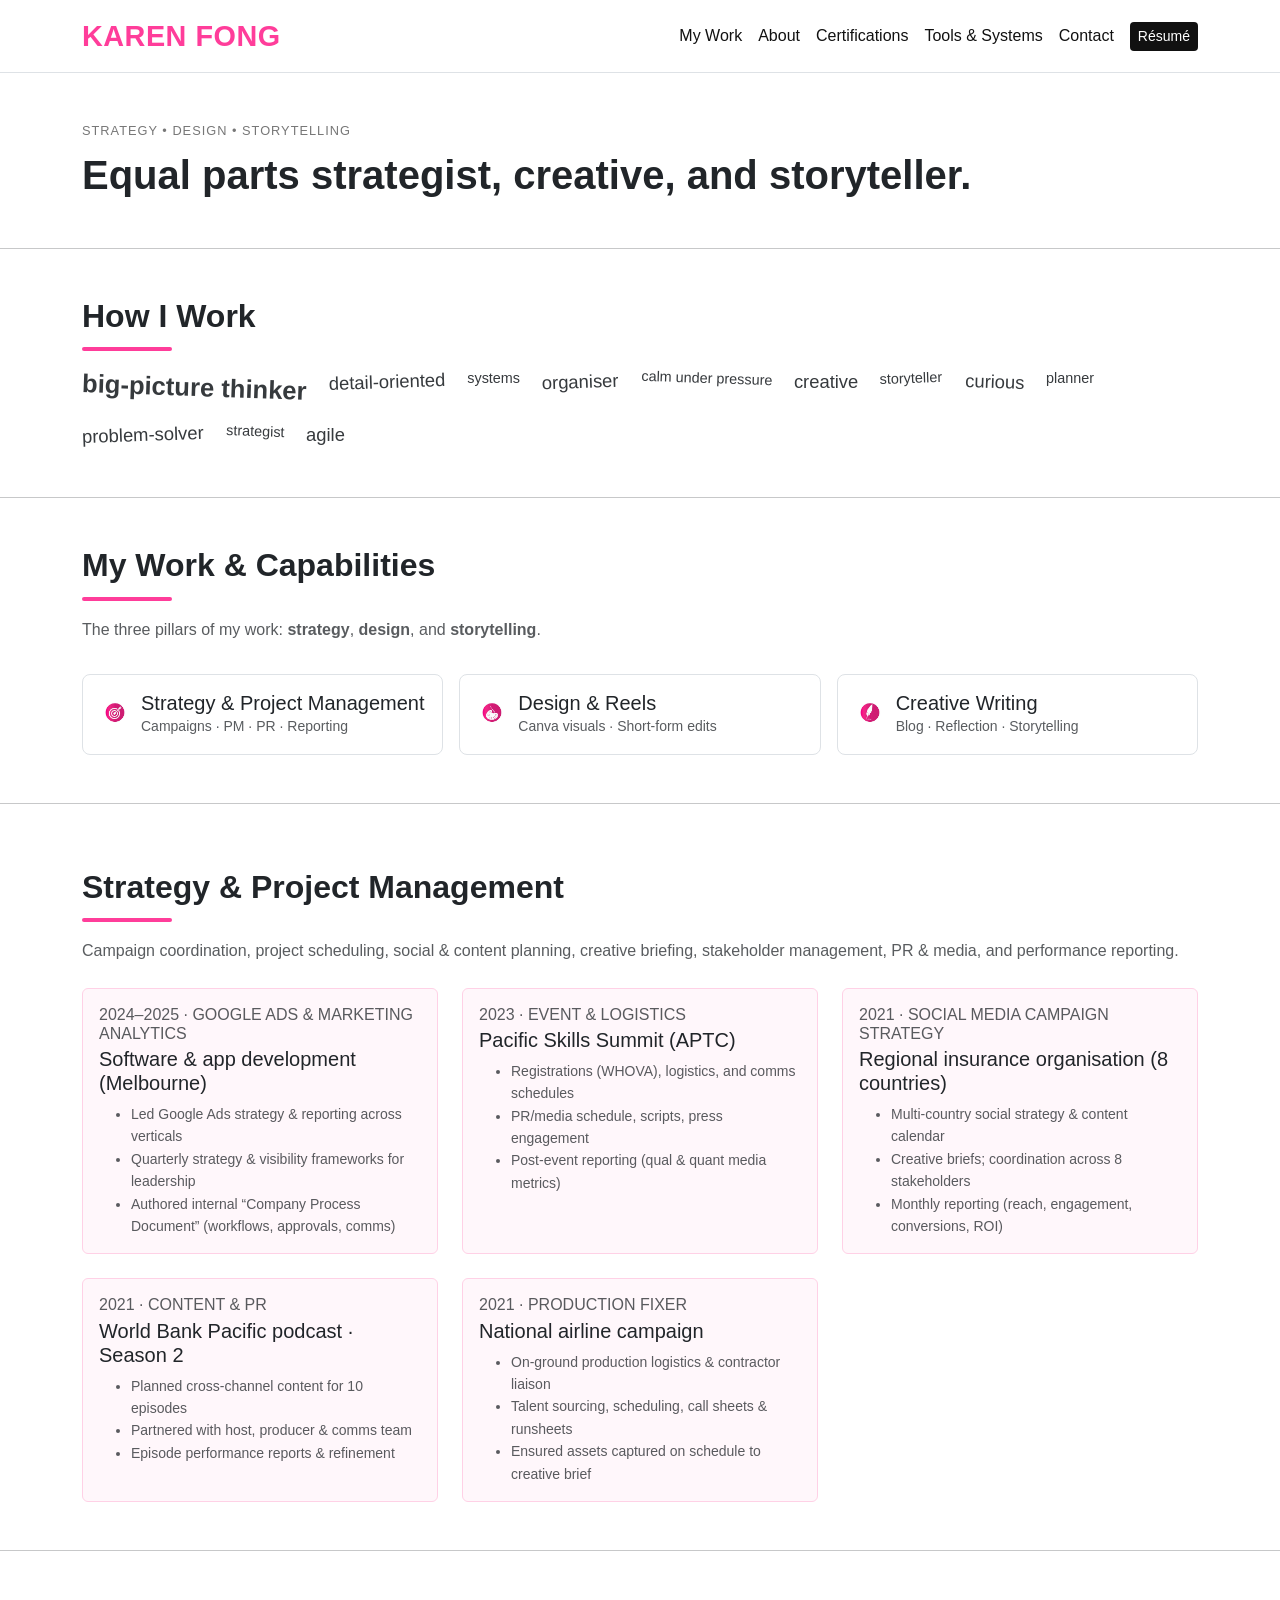
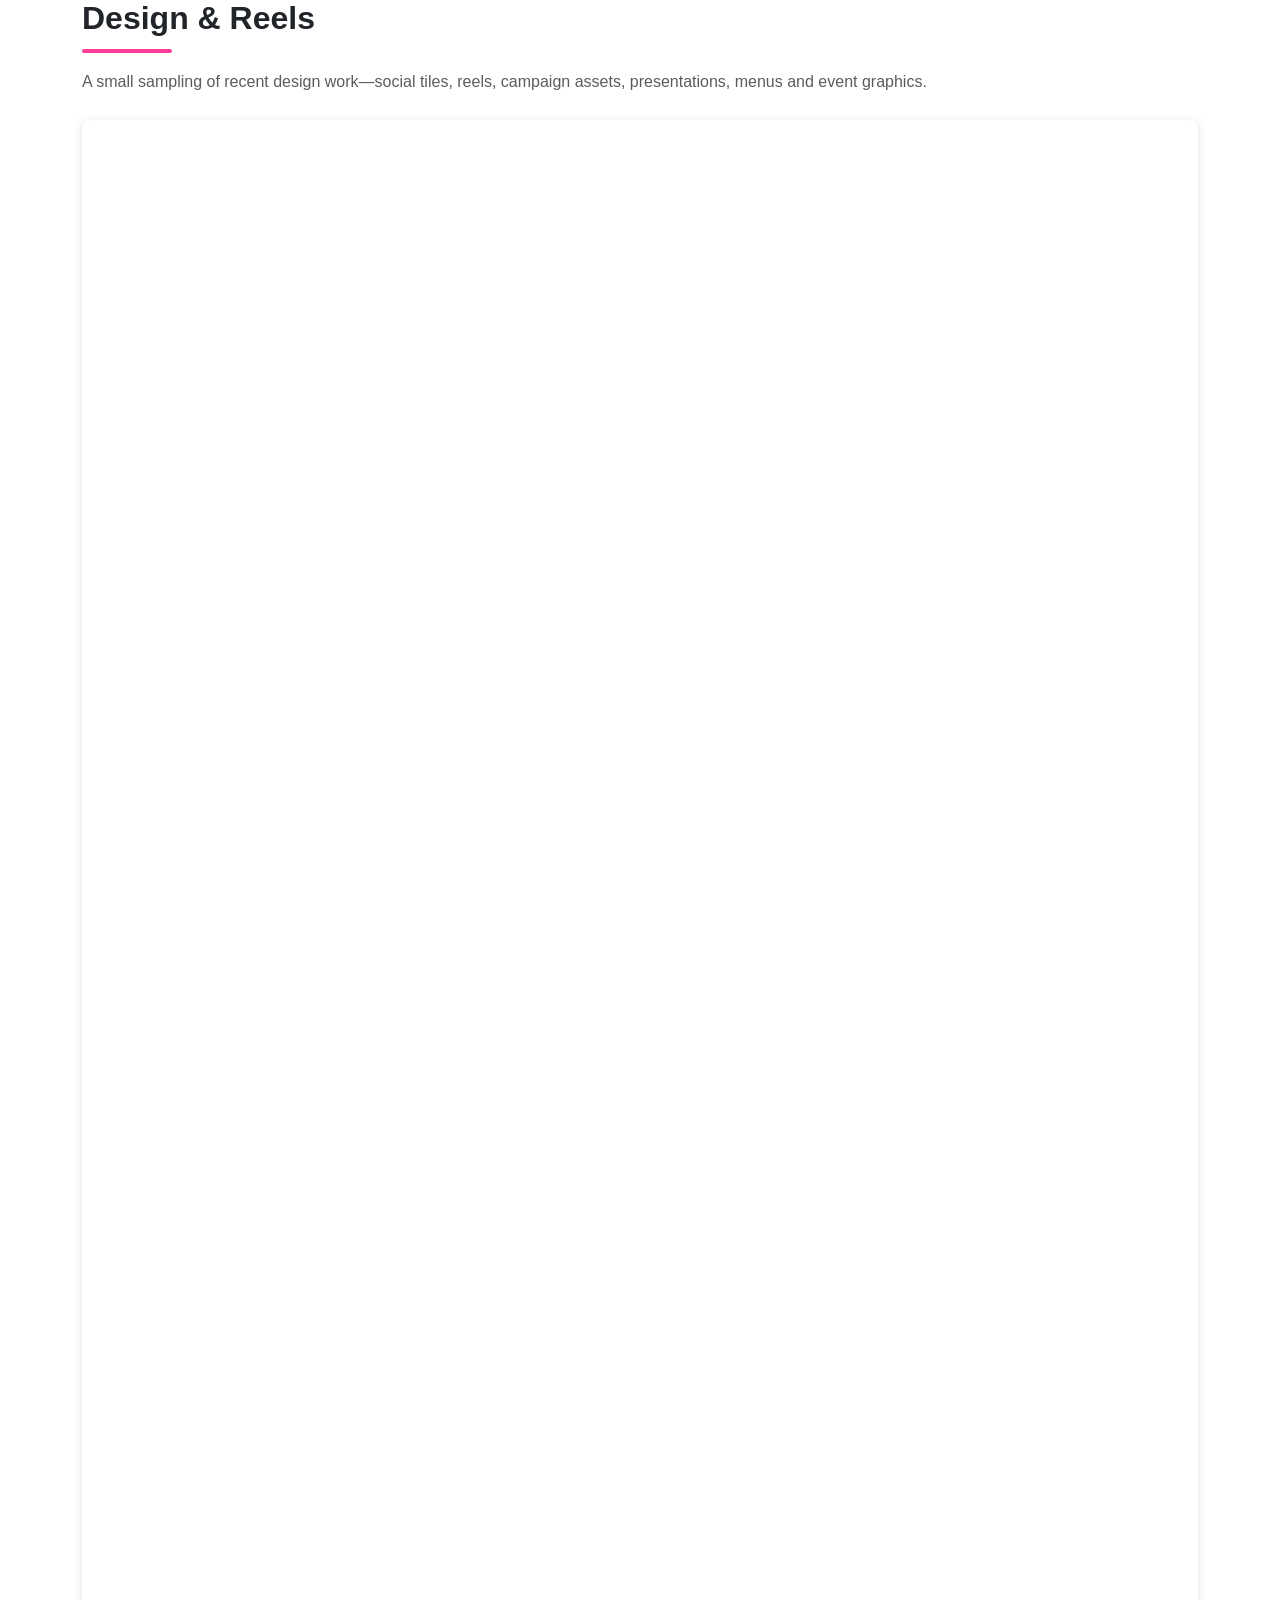
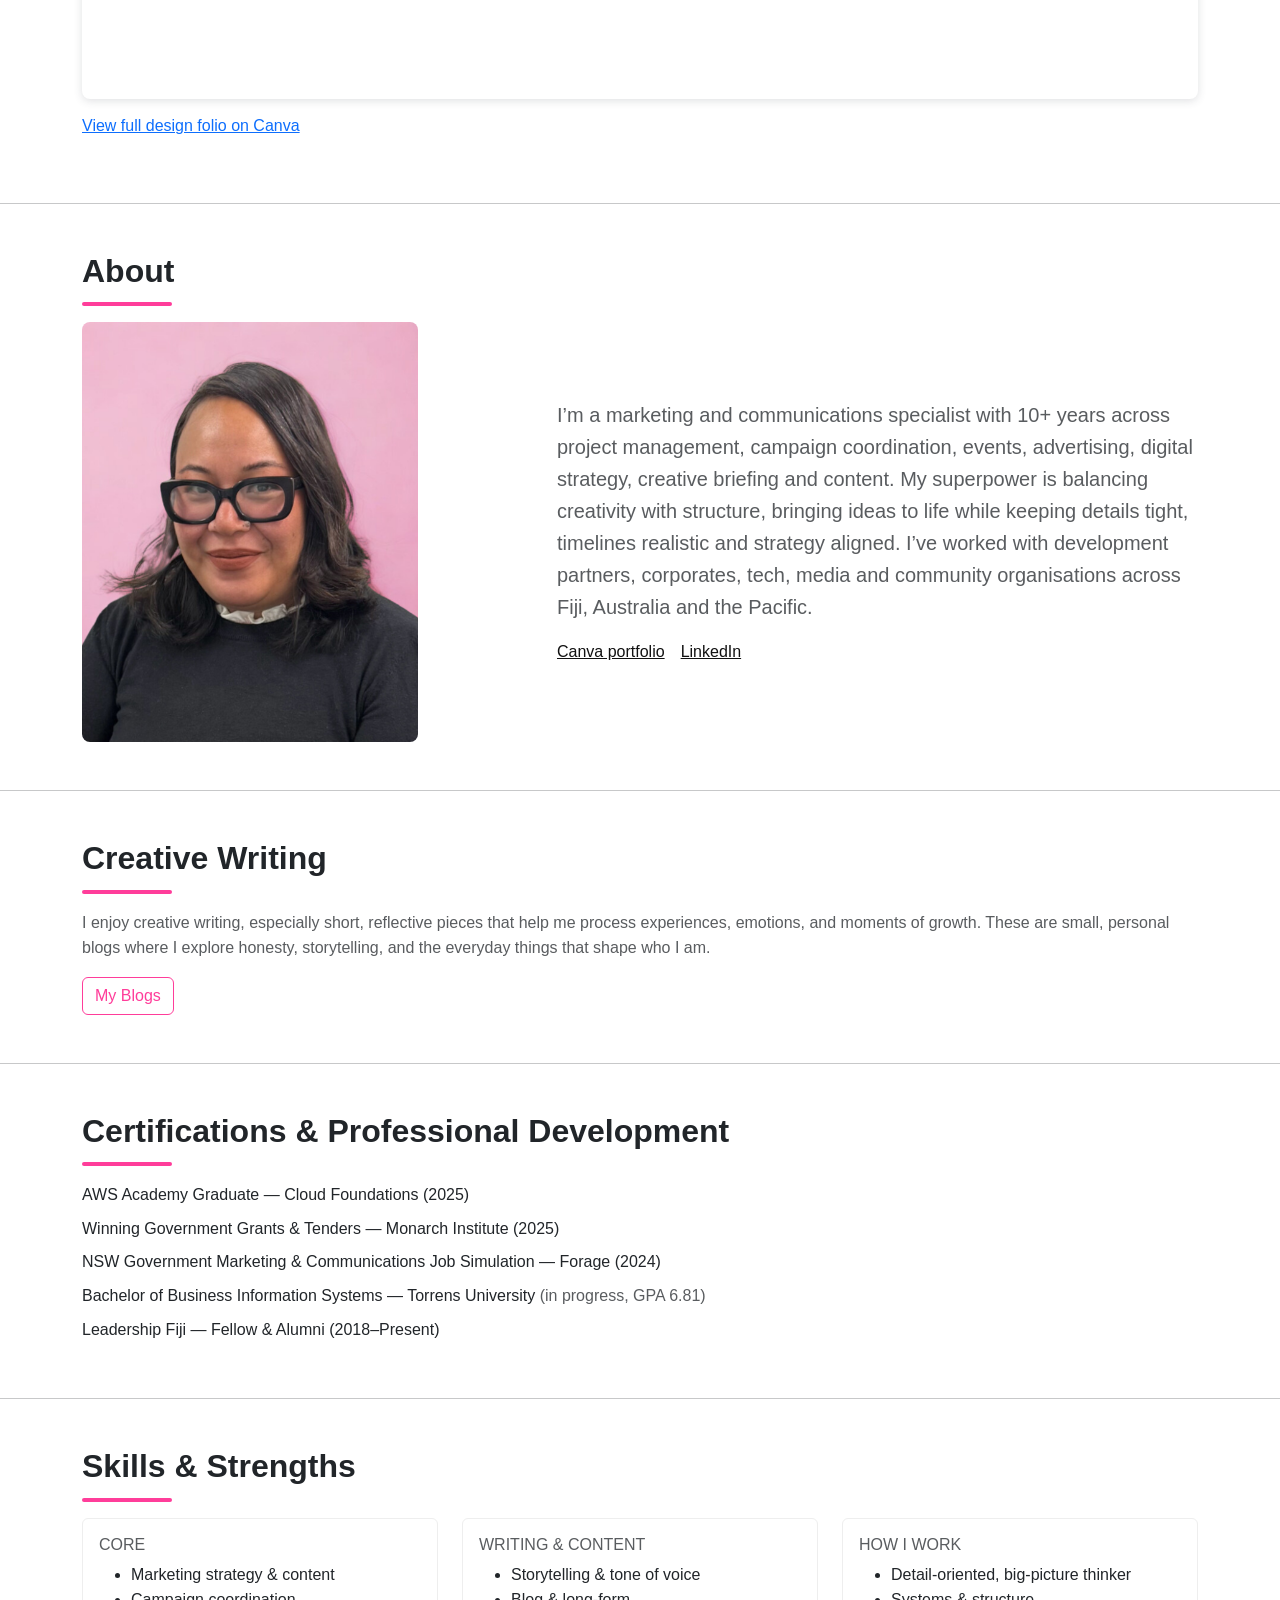
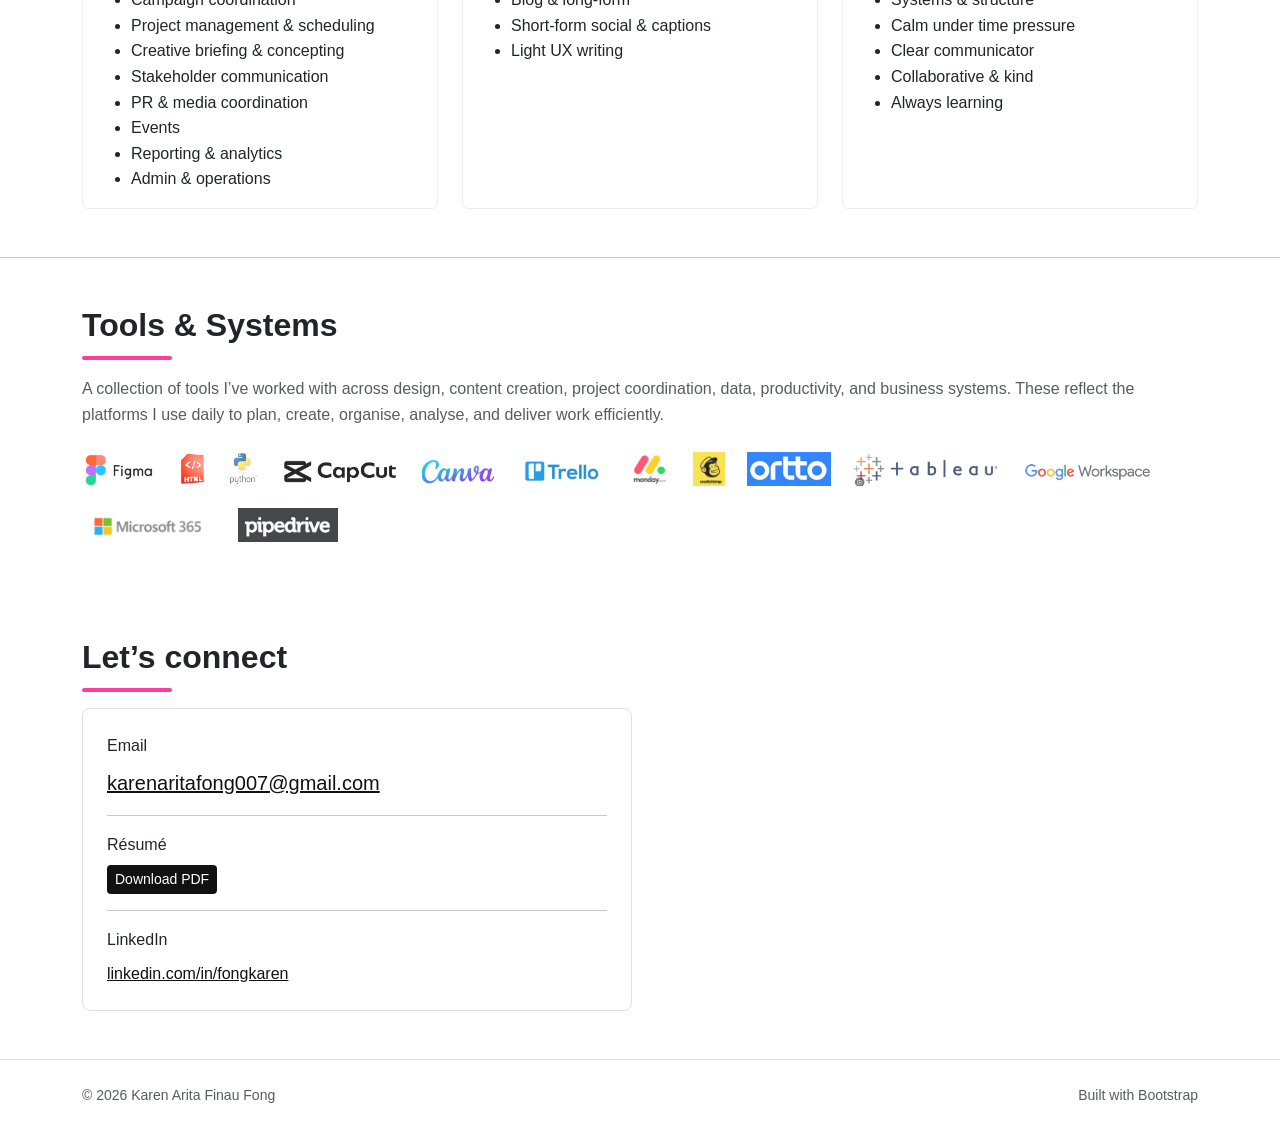
==== index.html @ 291c3a40 "Update index.html" ====
<!DOCTYPE html>
<html lang="en">
<head>
  <meta charset="utf-8" />
  <meta name="viewport" content="width=device-width, initial-scale=1" />
  <title>Karen Arita Finau Fong | Portfolio</title>
  <meta name="description" content="Strategy & Project Management, Design & Reels, and Creative Writing — by Karen Arita Finau Fong.">

  <!-- Social preview -->
  <meta property="og:title" content="Karen Arita Finau Fong | Portfolio" />
  <meta property="og:description" content="Strategy • Design • Storytelling" />
  <meta property="og:type" content="website" />
  <meta property="og:image" content="images/profile.png" />

  <!-- Bootstrap CSS (CDN) -->
  <link href="https://cdn.jsdelivr.net/npm/bootstrap@5.3.3/dist/css/bootstrap.min.css" rel="stylesheet" />

  <!-- Your CSS (load after Bootstrap) -->
  <link href="styles.css?v=5" rel="stylesheet" />
</head>
<body id="top" class="text-dark">

  <!-- ================= NAVBAR ================= -->
  <nav class="navbar navbar-expand-lg navbar-light bg-white border-bottom sticky-top">
    <div class="container">
      <a class="navbar-brand fw-bold brand-pink" href="#top">KAREN FONG</a>

      <button class="navbar-toggler" type="button" data-bs-toggle="collapse" data-bs-target="#nav"
              aria-controls="nav" aria-expanded="false" aria-label="Toggle navigation">
        <span class="navbar-toggler-icon"></span>
      </button>

      <div id="nav" class="collapse navbar-collapse">
        <ul class="navbar-nav ms-auto align-items-lg-center">
          <li class="nav-item"><a class="nav-link" href="#work">My Work</a></li>
          <li class="nav-item"><a class="nav-link" href="#about">About</a></li>
          <li class="nav-item"><a class="nav-link" href="#certs">Certifications</a></li>
          <li class="nav-item"><a class="nav-link" href="#tools">Tools &amp; Systems</a></li>
          <li class="nav-item"><a class="nav-link" href="#contact">Contact</a></li>
          <li class="nav-item ms-lg-2">
            <a class="btn btn-accent btn-sm" href="assets/Karen_Fong_Resume2026.pdf" target="_blank" rel="noopener">Résumé</a>
          </li>
        </ul>
      </div>
    </div>
  </nav>

  <!-- ================= HERO ================= -->
  <header class="py-5">
    <div class="container">
      <p class="section-kicker mb-2">STRATEGY • DESIGN • STORYTELLING</p>
      <h1 class="display-6 fw-bold lh-sm mb-0">Equal parts strategist, creative, and storyteller.</h1>
    </div>
  </header>

  <hr class="m-0">

  <!-- ================= HOW I WORK (TYPOGRAPHY CLOUD) ================= -->
  <section id="how" class="py-5">
    <div class="container">
      <h2 class="fw-bold section-title">How I Work</h2>
      <!-- Organic typography cloud -->
      <ul class="how-cloud list-unstyled mb-0">
        <li class="t-lg r2">big‑picture thinker</li>
        <li class="t-md r1">detail‑oriented</li>
        <li class="t-sm r0">systems</li>
        <li class="t-md r1">organiser</li>
        <li class="t-sm r2">calm under pressure</li>
        <li class="t-md r0">creative</li>
        <li class="t-sm r1">storyteller</li>
        <li class="t-md r2">curious</li>
        <li class="t-sm r0">planner</li>
        <li class="t-md r1">problem‑solver</li>
        <li class="t-sm r2">strategist</li>
        <li class="t-md r0">agile</li>
      </ul>
    </div>
  </section>

  <hr class="m-0">

  <!-- ================= MY WORK INTRO (3 PILLARS) ================= -->
  <section id="work-intro" class="py-5">
    <div class="container">
      <h2 class="fw-bold section-title">My Work &amp; Capabilities</h2>
      <p class="text-muted">The three pillars of my work: <strong>strategy</strong>, <strong>design</strong>, and <strong>storytelling</strong>.</p>

      <div class="row g-3 mt-3">
        <!-- Pillar 1 -->
        <div class="col-12 col-md-4">
          <a class="pillar-card d-flex align-items-center p-3 rounded-3 text-decoration-none border" href="#work">
            <img class="pillar-icon me-2" src="images/icon1.jpg" alt="Strategy icon">
            <div>
              <h5 class="m-0 text-dark">Strategy &amp; Project Management</h5>
              <div class="text-muted small">Campaigns · PM · PR · Reporting</div>
            </div>
          </a>
        </div>
        <!-- Pillar 2 -->
        <div class="col-12 col-md-4">
          <a class="pillar-card d-flex align-items-center p-3 rounded-3 text-decoration-none border" href="#design">
            <img class="pillar-icon me-2" src="images/icon2.jpg" alt="Design icon">
            <div>
              <h5 class="m-0 text-dark">Design &amp; Reels</h5>
              <div class="text-muted small">Canva visuals · Short‑form edits</div>
            </div>
          </a>
        </div>
        <!-- Pillar 3 -->
        <div class="col-12 col-md-4">
          <a class="pillar-card d-flex align-items-center p-3 rounded-3 text-decoration-none border" href="#writing">
            <img class="pillar-icon me-2" src="images/icon3.jpg" alt="Writing icon">
            <div>
              <h5 class="m-0 text-dark">Creative Writing</h5>
              <div class="text-muted small">Blog · Reflection · Storytelling</div>
            </div>
          </a>
        </div>
      </div>
    </div>
  </section>

  <hr class="m-0">

  <!-- Anchor for "My Work" scroll -->
  <section id="work" class="py-2"><div class="container"></div></section>

  <!-- ================= STRATEGY & PROJECT MANAGEMENT ================= -->
  <!-- Added class 'section-strategy' so we can style its cards with the light‑pink box -->
  <section class="py-5 section-strategy">
    <div class="container">
      <h2 class="fw-bold section-title">Strategy &amp; Project Management</h2>
      <p class="text-muted mb-4">Campaign coordination, project scheduling, social &amp; content planning, creative briefing, stakeholder management, PR &amp; media, and performance reporting.</p>

      <div class="row g-4">
        <!-- 2024–2025 -->
        <div class="col-12 col-md-6 col-lg-4">
          <article class="card card-soft h-100">
            <div class="card-body">
              <h6 class="text-uppercase text-muted mb-1">2024–2025 · Google Ads &amp; Marketing Analytics</h6>
              <h5 class="card-title">Software &amp; app development (Melbourne)</h5>
              <ul class="mb-0 text-muted small">
                <li>Led Google Ads strategy &amp; reporting across verticals</li>
                <li>Quarterly strategy &amp; visibility frameworks for leadership</li>
                <li>Authored internal “Company Process Document” (workflows, approvals, comms)</li>
              </ul>
            </div>
          </article>
        </div>

        <!-- 2023 -->
        <div class="col-12 col-md-6 col-lg-4">
          <article class="card card-soft h-100">
            <div class="card-body">
              <h6 class="text-uppercase text-muted mb-1">2023 · Event &amp; Logistics</h6>
              <h5 class="card-title">Pacific Skills Summit (APTC) </h5>
              <ul class="mb-0 text-muted small">
                <li>Registrations (WHOVA), logistics, and comms schedules</li>
                <li>PR/media schedule, scripts, press engagement</li>
                <li>Post‑event reporting (qual &amp; quant media metrics)</li>
              </ul>
            </div>
          </article>
        </div>

        <!-- 2021: Social Media Strategy -->
        <div class="col-12 col-md-6 col-lg-4">
          <article class="card card-soft h-100">
            <div class="card-body">
              <h6 class="text-uppercase text-muted mb-1">2021 · Social Media Campaign Strategy</h6>
              <h5 class="card-title">Regional insurance organisation (8 countries)</h5>
              <ul class="mb-0 text-muted small">
                <li>Multi‑country social strategy &amp; content calendar</li>
                <li>Creative briefs; coordination across 8 stakeholders</li>
                <li>Monthly reporting (reach, engagement, conversions, ROI)</li>
              </ul>
            </div>
          </article>
        </div>

        <!-- 2021: Content & PR -->
        <div class="col-12 col-md-6 col-lg-4">
          <article class="card card-soft h-100">
            <div class="card-body">
              <h6 class="text-uppercase text-muted mb-1">2021 · Content &amp; PR</h6>
              <h5 class="card-title"> World Bank Pacific podcast · Season 2</h5>
              <ul class="mb-0 text-muted small">
                <li>Planned cross‑channel content for 10 episodes</li>
                <li>Partnered with host, producer &amp; comms team</li>
                <li>Episode performance reports &amp; refinement</li>
              </ul>
            </div>
          </article>
        </div>

        <!-- 2021: Production Fixer -->
        <div class="col-12 col-md-6 col-lg-4">
          <article class="card card-soft h-100">
            <div class="card-body">
              <h6 class="text-uppercase text-muted mb-1">2021 · Production Fixer</h6>
              <h5 class="card-title">National airline campaign</h5>
              <ul class="mb-0 text-muted small">
                <li>On‑ground production logistics &amp; contractor liaison</li>
                <li>Talent sourcing, scheduling, call sheets &amp; runsheets</li>
                <li>Ensured assets captured on schedule to creative brief</li>
              </ul>
            </div>
          </article>
        </div>

      </div>
    </div>
  </section>

  <hr class="m-0">

 
<!-- ================= DESIGN & REELS ================= -->
<section id="design" class="py-5">
  <div class="container">
    <h2 class="fw-bold section-title">Design &amp; Reels</h2>
    <p class="text-muted">
      A small sampling of recent design work—social tiles, reels, campaign assets,
      presentations, menus and event graphics.
    </p>

    <div style="
      position: relative;
      width: 100%;
      height: 0;
      padding-top: 141.4286%;
      box-shadow: 0 2px 8px rgba(63,69,81,0.16);
      margin-top: 1.6em;
      margin-bottom: 0.9em;
      overflow: hidden;
      border-radius: 8px;
    ">
      <iframe
        loading="lazy"
        style="position:absolute; top:0; left:0; width:100%; height:100%; border:none;"
        src="https://www.canva.com/design/DAHGsb1ad54/6HLaFqSKzQzUiGP19srdnw/view?embed"
        allowfullscreen>
      </iframe>
    </div>

    <p class="mt-2">
      <a href="https://www.canva.com/design/DAHGsb1ad54/6HLaFqSKzQzUiGP19srdnw/view"
         target="_blank" rel="noopener">
        View full design folio on Canva
      </a>
    </p>
  </div>
</section>

<hr class="m-0">


  <!-- ================= ABOUT ================= -->
  <section id="about" class="py-5">
    <div class="container">
      <h2 class="fw-bold section-title">About</h2>
      <div class="row g-4 align-items-center">
        <div class="col-12 col-md-5">
          <img class="img-fluid rounded-3 about-photo" src="images/profile.png" alt="Karen profile photo">
        </div>
        <div class="col-12 col-md-7">
          <p class="lead text-muted">
            I’m a marketing and communications specialist with 10+ years across project management, campaign coordination,
            events, advertising, digital strategy, creative briefing and content. My superpower is balancing creativity with
            structure, bringing ideas to life while keeping details tight, timelines realistic and strategy aligned. I’ve
            worked with development partners, corporates, tech, media and community organisations across Fiji, Australia and
            the Pacific.
          </p>
          <div class="d-flex flex-wrap gap-3">
            <a class="link-accent" href="https://www.canva.com/design/DAHCelGiRPg/FYkhzzUcK_6Yq_7J51ercA/view" target="_blank" rel="noopener">Canva portfolio</a>
            <a class="link-accent" href="https://www.linkedin.com/in/fongkaren/" target="_blank" rel="noopener">LinkedIn</a>
          </div>
        </div>
      </div>
    </div>
  </section>

  <hr class="m-0">

  <!-- ================= CREATIVE WRITING ================= -->
  <section id="writing" class="py-5">
    <div class="container">
      <h2 class="fw-bold section-title">Creative Writing</h2>
      <p class="text-muted">
        
 I enjoy creative writing, especially short, reflective pieces that help me process experiences, emotions, and moments of growth. 
  These are small, personal blogs where I explore honesty, storytelling, and the everyday things that shape who I am.

      </p>
      <a class="btn btn-outline-accent" href="https://beautifulmess82666898.wordpress.com/?_gl=1*3dtsvp*_gcl_au*MTA4MzY2MjI5OC4xNzcxMzk3MDQ5" target="_blank" rel="noopener">My Blogs</a>
    </div>
  </section>

  <hr class="m-0">

  <!-- ================= CERTIFICATIONS ================= -->
  <section id="certs" class="py-5">
    <div class="container">
      <h2 class="fw-bold section-title">Certifications &amp; Professional Development</h2>
      <ul class="list-unstyled m-0">
        <li class="mb-2">AWS Academy Graduate — Cloud Foundations (2025)</li>
        <li class="mb-2">Winning Government Grants &amp; Tenders — Monarch Institute (2025)</li>
        <li class="mb-2">NSW Government Marketing &amp; Communications Job Simulation — Forage (2024)</li>
        <li class="mb-2">Bachelor of Business Information Systems — Torrens University <span class="text-muted">(in progress, GPA 6.81)</span></li>
        <li class="mb-2">Leadership Fiji — Fellow &amp; Alumni (2018–Present)</li>
      </ul>
    </div>
  </section>

  <hr class="m-0">

  <!-- ================= SKILLS ================= -->
  <section id="skills" class="py-5">
    <div class="container">
      <h2 class="fw-bold section-title">Skills &amp; Strengths</h2>
      <div class="row g-4">
        <div class="col-12 col-md-6 col-lg-4">
          <article class="card card-soft h-100">
            <div class="card-body">
              <h6 class="text-uppercase text-muted">Core</h6>
              <ul class="mb-0">
                <li>Marketing strategy &amp; content</li>
                <li>Campaign coordination</li>
                <li>Project management &amp; scheduling</li>
                <li>Creative briefing &amp; concepting</li>
                <li>Stakeholder communication</li>
                <li>PR &amp; media coordination</li>
                <li>Events</li>
                <li>Reporting &amp; analytics</li>
                <li>Admin &amp; operations</li>
              </ul>
            </div>
          </article>
        </div>
        <div class="col-12 col-md-6 col-lg-4">
          <article class="card card-soft h-100">
            <div class="card-body">
              <h6 class="text-uppercase text-muted">Writing &amp; Content</h6>
              <ul class="mb-0">
                <li>Storytelling &amp; tone of voice</li>
                <li>Blog &amp; long‑form</li>
                <li>Short‑form social &amp; captions</li>
                <li>Light UX writing</li>
              </ul>
            </div>
          </article>
        </div>
        <div class="col-12 col-md-12 col-lg-4">
          <article class="card card-soft h-100">
            <div class="card-body">
              <h6 class="text-uppercase text-muted">How I work</h6>
              <ul class="mb-0">
                <li>Detail‑oriented, big‑picture thinker</li>
                <li>Systems &amp; structure</li>
                <li>Calm under time pressure</li>
                <li>Clear communicator</li>
                <li>Collaborative &amp; kind</li>
                <li>Always learning</li>
              </ul>
            </div>
          </article>
        </div>
      </div>      
    </div>
  </section>

  <hr class="m-0">

  <!-- ================= TOOLS & SYSTEMS ================= -->
  <section id="tools" class="py-5">
    <div class="container">
      <h2 class="fw-bold section-title">Tools &amp; Systems</h2>
      <p class="text-muted">
 A collection of tools I’ve worked with across design, content creation, project coordination, data, productivity, and business systems. 
  These reflect the platforms I use daily to plan, create, organise, analyse, and deliver work efficiently.
</p>

      <div class="tool-logos">
        <img src="images/figma.png" alt="Figma">
        <img src="images/html.png" alt="HTML">
        <img src="images/python.png" alt="Python">
        <img src="images/capcut.png" alt="CapCut">
        <img src="images/canva.png" alt="Canva">
        <img src="images/trello.png" alt="Trello">
        <img src="images/monday.png" alt="Monday">
        <img src="images/mailchimp.png" alt="Mailchimp">
        <img src="images/ortto.png" alt="Ortto">
        <img src="images/tableau.png" alt="Tableau">
        <img src="images/google.png" alt="Google Workspace">
        <img src="images/microsoft.png" alt="Microsoft Office">
        <img src="images/pipedrive.png" alt="Pipedrive">
      </div>
    </div>
  </section>

  <!-- ================= CONTACT ================= -->
  <section id="contact" class="py-5">
    <div class="container">
      <h2 class="fw-bold section-title">Let’s connect</h2>
      <div class="row g-3">
        <div class="col-12 col-md-8 col-lg-6">
          <div class="p-3 p-md-4 rounded-3 border">
            <p class="mb-2">Email</p>
            <p class="fs-5">
              <a class="link-accent" href="mailto:karenaritafong007@gmail.com">karenaritafong007@gmail.com</a>
            </p>
            <hr>
            <p class="mb-2">Résumé</p>
            <a class="btn btn-accent btn-sm" href="assets/Karen_Fong_Resume2026.pdf" target="_blank" rel="noopener">Download PDF</a>
            <hr>
            <p class="mb-2">LinkedIn</p>
            <a class="link-accent" href="https://www.linkedin.com/in/fongkaren/" target="_blank" rel="noopener">linkedin.com/in/fongkaren</a>
          </div>
        </div>
      </div>
    </div>
  </section>

  <footer class="py-4 bg-white border-top">
    <div class="container small text-muted d-flex flex-wrap gap-2 justify-content-between">
      <span>© 2026 Karen Arita Finau Fong</span>
      <span>Built with Bootstrap</span>
    </div>
  </footer>

  <!-- Bootstrap JS (CDN) -->
  <script src="https://cdn.jsdelivr.net/npm/bootstrap@5.3.3/dist/js/bootstrap.bundle.min.js"></script>

  <!-- Your JS -->
  <script src="script.js"></script>
</body>

</html>
---- styles.css ----
/* ================= BASE ================= */

body {
  font-family: -apple-system, BlinkMacSystemFont, "Segoe UI", Roboto, sans-serif;
  background: #ffffff;
  color: #111 !important;
  line-height: 1.6;
}


/* ================= BRAND (Top Left) ================= */
.brand-pink {
  font-size: 1.8rem;          /* Bigger than before */
  color: #ff3d9a !important;  /* Your accent pink */
  letter-spacing: 0.5px;
}

.brand-pink:hover {
  opacity: 0.8;
  color: #ff3d9a !important;
}

.section-title {
  margin-bottom: 1rem;
  position: relative; /* needed for ::after underline */
}

/* Pink line UNDER the heading */
.section-title::after {
  content: "";
  display: block;
  width: 90px;
  height: 4px;
  background: #ff3d9a; /* accent pink */
  border-radius: 2px;
  margin-top: .75rem;  /* spacing under the text */
}

.section-kicker {
  letter-spacing: 1px;
  text-transform: uppercase;
  font-size: 0.8rem;
  color: #777;
}

/* ================= LINKS & BUTTONS ================= */

.btn-accent {
  background: #111;
  color: #fff;
  border: none;
}

.btn-accent:hover {
  background: #333;
  color: #fff;
}

.btn-outline-accent {
  color: #ff3d9a;             /* harmonise with accent */
  border: 1px solid #ff3d9a;
  background: transparent;
}

.btn-outline-accent:hover {
  color: #fff;
  background: #ff3d9a;
  border-color: #ff3d9a;
}

.link-accent {
  color: #111;
  text-decoration: underline;
}

.link-accent:hover {
  opacity: 0.7;
}

/* ================= NAVBAR ================= */

.navbar .nav-link {
  color: #111;
}

.navbar .nav-link:hover {
  opacity: 0.7;
}

/* ================= CARDS ================= */

.card-soft {
  border: 1px solid #eee;
  transition: 0.25s ease;
}

.card-soft:hover {
  transform: translateY(-4px);
  box-shadow: 0 12px 30px rgba(0,0,0,0.06);
}

/* Light‑pink variant ONLY in the Strategy & Project Management section */
.section-strategy .card-soft {
  border: 1px solid #ffd1e6;     /* light pink border */
  background: #fff7fb;           /* very light pink background */
  transition: transform .25s ease, box-shadow .25s ease, background .25s ease;
}

.section-strategy .card-soft:hover {
  background: #fff0f7;           /* slightly deeper tint on hover */
}

/* ================= PILLARS ================= */

.pillar-card {
  transition: 0.25s ease;
}

.pillar-card:hover {
  transform: translateY(-3px);
  background: #fafafa;
}

.pillar-icon {
  width: 34px;
  height: 34px;
  object-fit: contain;
}

/* ================= TYPOGRAPHY CLOUD ================= */

.how-cloud {
  display: flex;
  flex-wrap: wrap;
  gap: 12px 22px;
  margin-top: 1rem;
}

.how-cloud li {
  opacity: 0.9;
}

.t-lg { font-size: 1.6rem; font-weight: 600; }
.t-md { font-size: 1.15rem; }
.t-sm { font-size: 0.9rem; }

.r0 { transform: rotate(0deg); }
.r1 { transform: rotate(-2deg); }
.r2 { transform: rotate(2deg); }

/* ================= CANVA EMBED FIX ================= */

.canva-embed-wrapper {
  max-width: 900px;
  margin: 20px auto;
  border-radius: 14px;
  overflow: hidden;
  border: 1px solid #eee;
  box-shadow: 0 10px 25px rgba(0,0,0,0.06);
}

.canva-embed-wrapper iframe {
  width: 100%;
  height: 520px;
  border: none;
}

/* mobile Canva */
@media (max-width: 768px) {
  .canva-embed-wrapper iframe {
    height: 420px;
  }
}

iframe {
  max-width: 100%;
  display: block;
}

/* ================= CAROUSEL ================= */

.carousel-inner img {
  height: 420px;
  object-fit: cover;
}

/* ================= ABOUT ================= */

.about-photo {
  max-height: 420px;
  object-fit: cover;
}

/* ================= TOOL LOGOS ================= */

.tool-logos {
  display: flex;
  flex-wrap: wrap;
  gap: 22px;
  align-items: center;
  margin-top: 1.5rem;
}

.tool-logos img {
  height: 34px;
  opacity: 0.85;
  transition: 0.2s;
}

.tool-logos img:hover {
  opacity: 1;
  transform: scale(1.05);
}

/* ================= SECTION OFFSET (sticky navbar fix) ================= */

section {
  scroll-margin-top: 80px;
}

/* ================= MOBILE POLISH ================= */

@media (max-width: 768px) {
  .display-6 {
    font-size: 1.6rem;
  }

  .tool-logos {
    justify-content: center;
  }
}
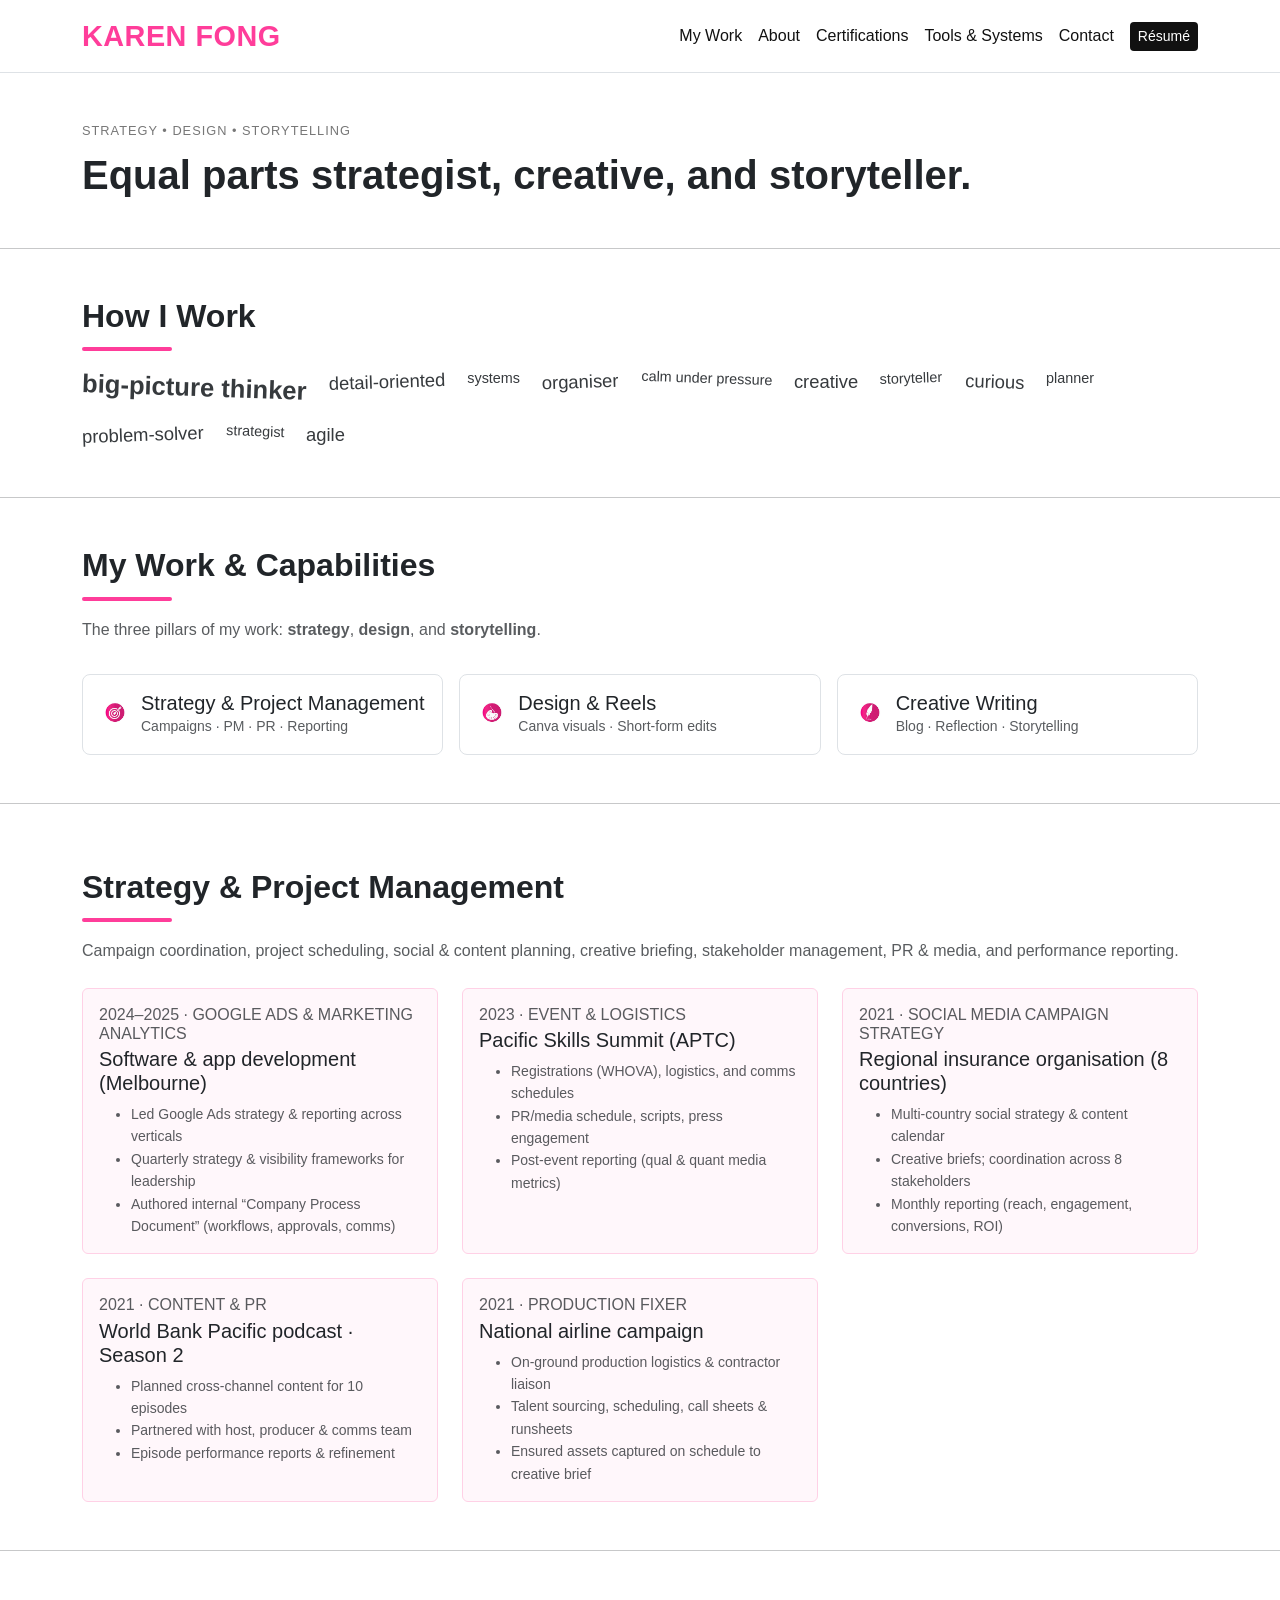
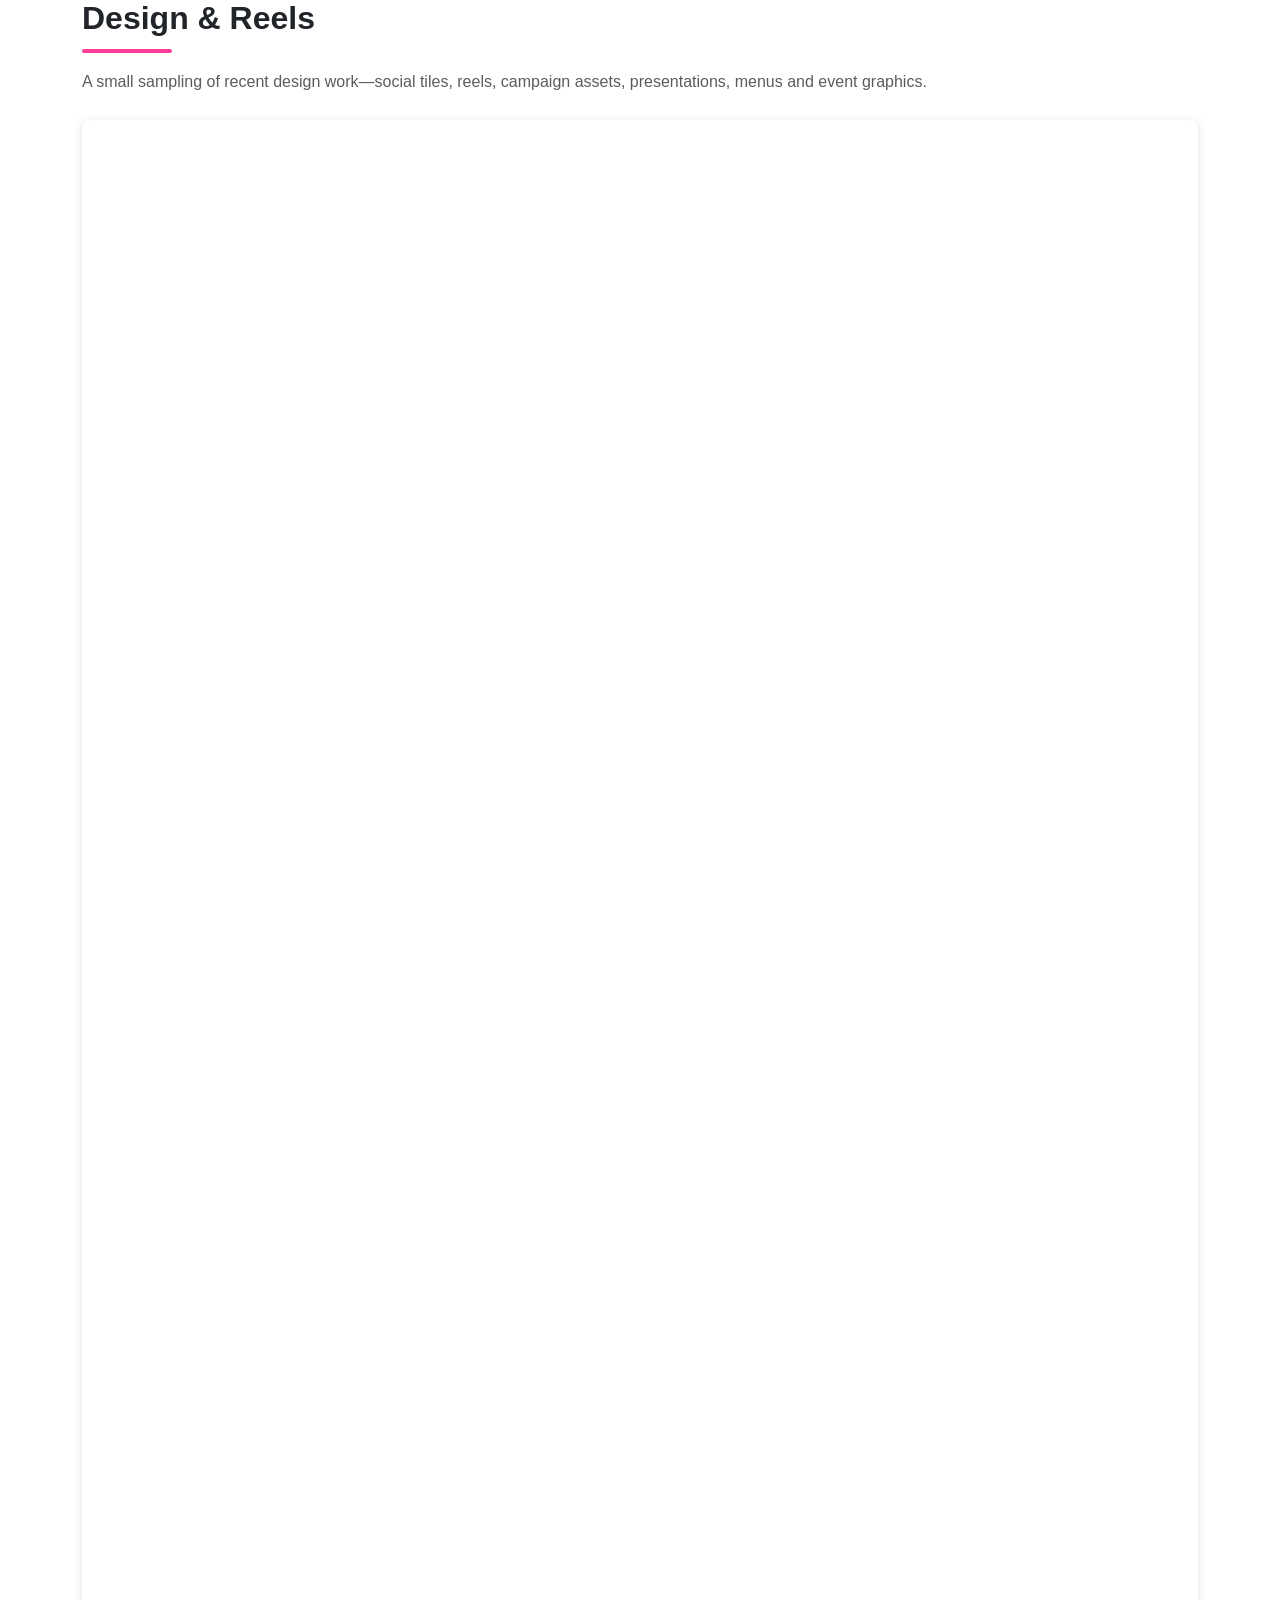
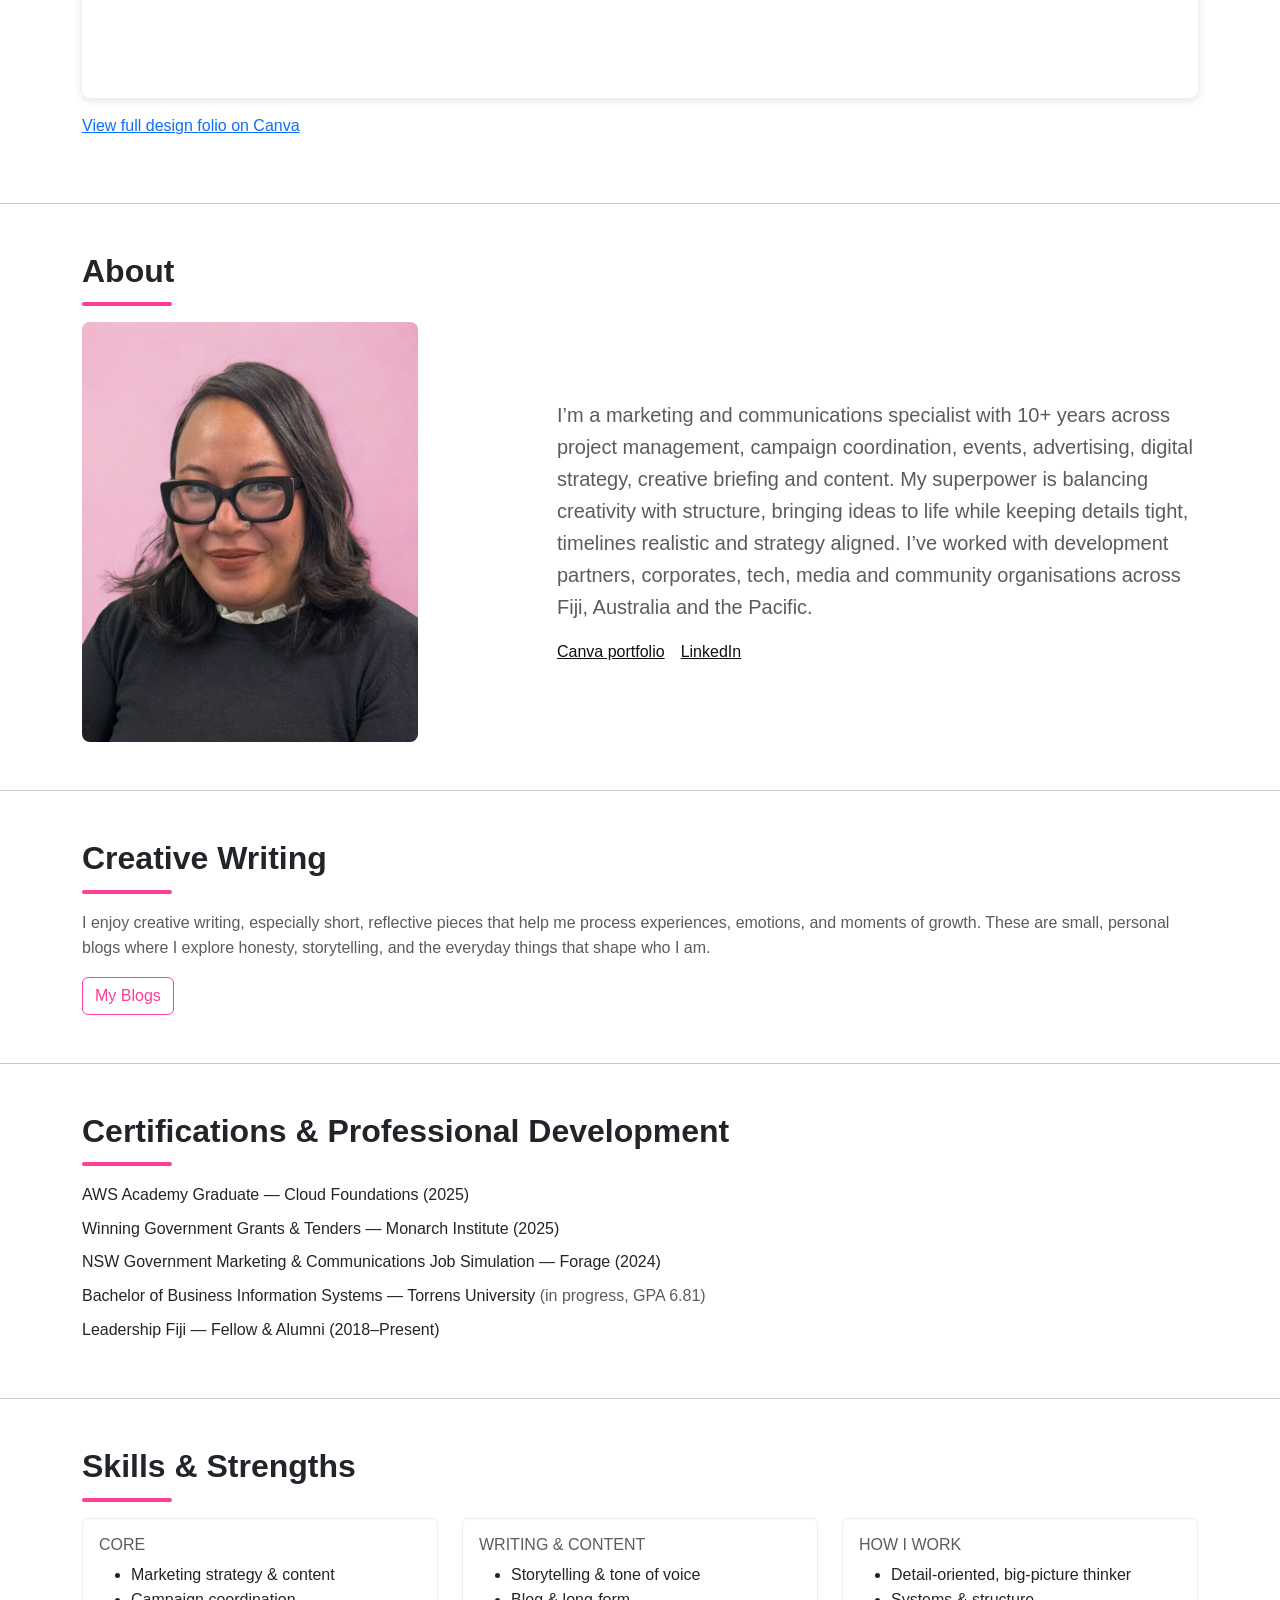
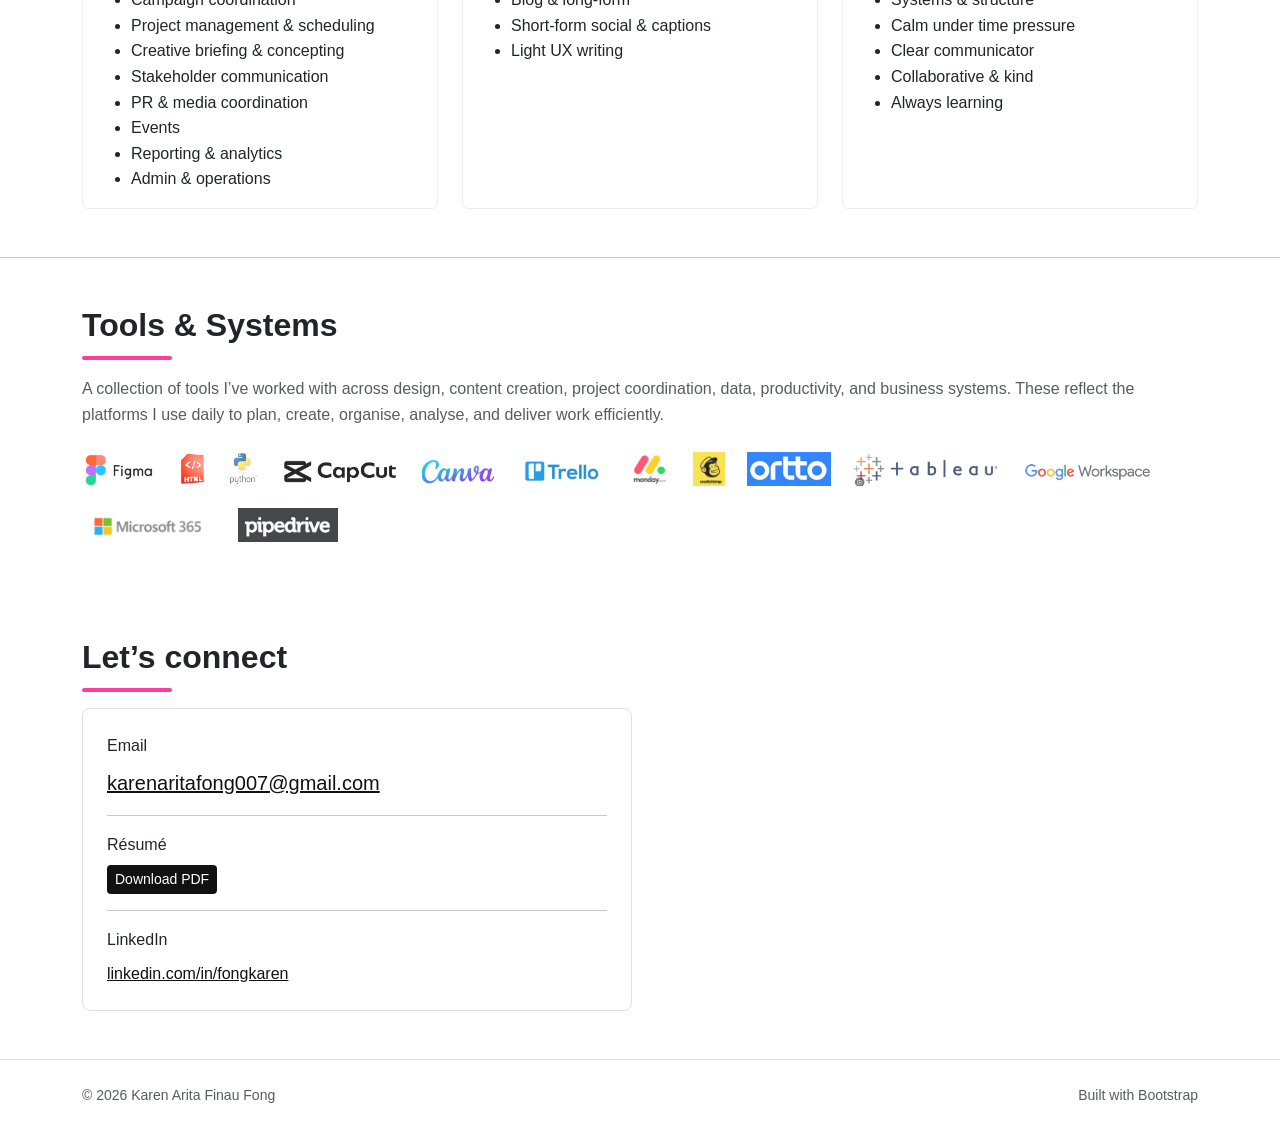
==== commit 3d3f51a8: "Update index.html" ====
--- a/index.html
+++ b/index.html
@@ -218,12 +218,15 @@
 <!-- ================= DESIGN & REELS ================= -->
 <section id="design" class="py-5">
   <div class="container">
+
     <h2 class="fw-bold section-title">Design &amp; Reels</h2>
+
     <p class="text-muted">
       A small sampling of recent design work—social tiles, reels, campaign assets,
       presentations, menus and event graphics.
     </p>
 
+    <!-- Canva HTML Embed -->
     <div style="
       position: relative;
       width: 100%;
@@ -234,21 +237,25 @@
       margin-bottom: 0.9em;
       overflow: hidden;
       border-radius: 8px;
+      will-change: transform;
     ">
       <iframe
         loading="lazy"
-        style="position:absolute; top:0; left:0; width:100%; height:100%; border:none;"
+        style="position:absolute;width:100%;height:100%;top:0;left:0;border:none;padding:0;margin:0;"
         src="https://www.canva.com/design/DAHGsb1ad54/6HLaFqSKzQzUiGP19srdnw/view?embed"
-        allowfullscreen>
+        allowfullscreen="allowfullscreen"
+        allow="fullscreen">
       </iframe>
     </div>
 
-    <p class="mt-2">
+    <p style="margin-top:0.75rem;">
       <a href="https://www.canva.com/design/DAHGsb1ad54/6HLaFqSKzQzUiGP19srdnw/view"
-         target="_blank" rel="noopener">
+         target="_blank"
+         rel="noopener">
         View full design folio on Canva
       </a>
     </p>
+
   </div>
 </section>
 
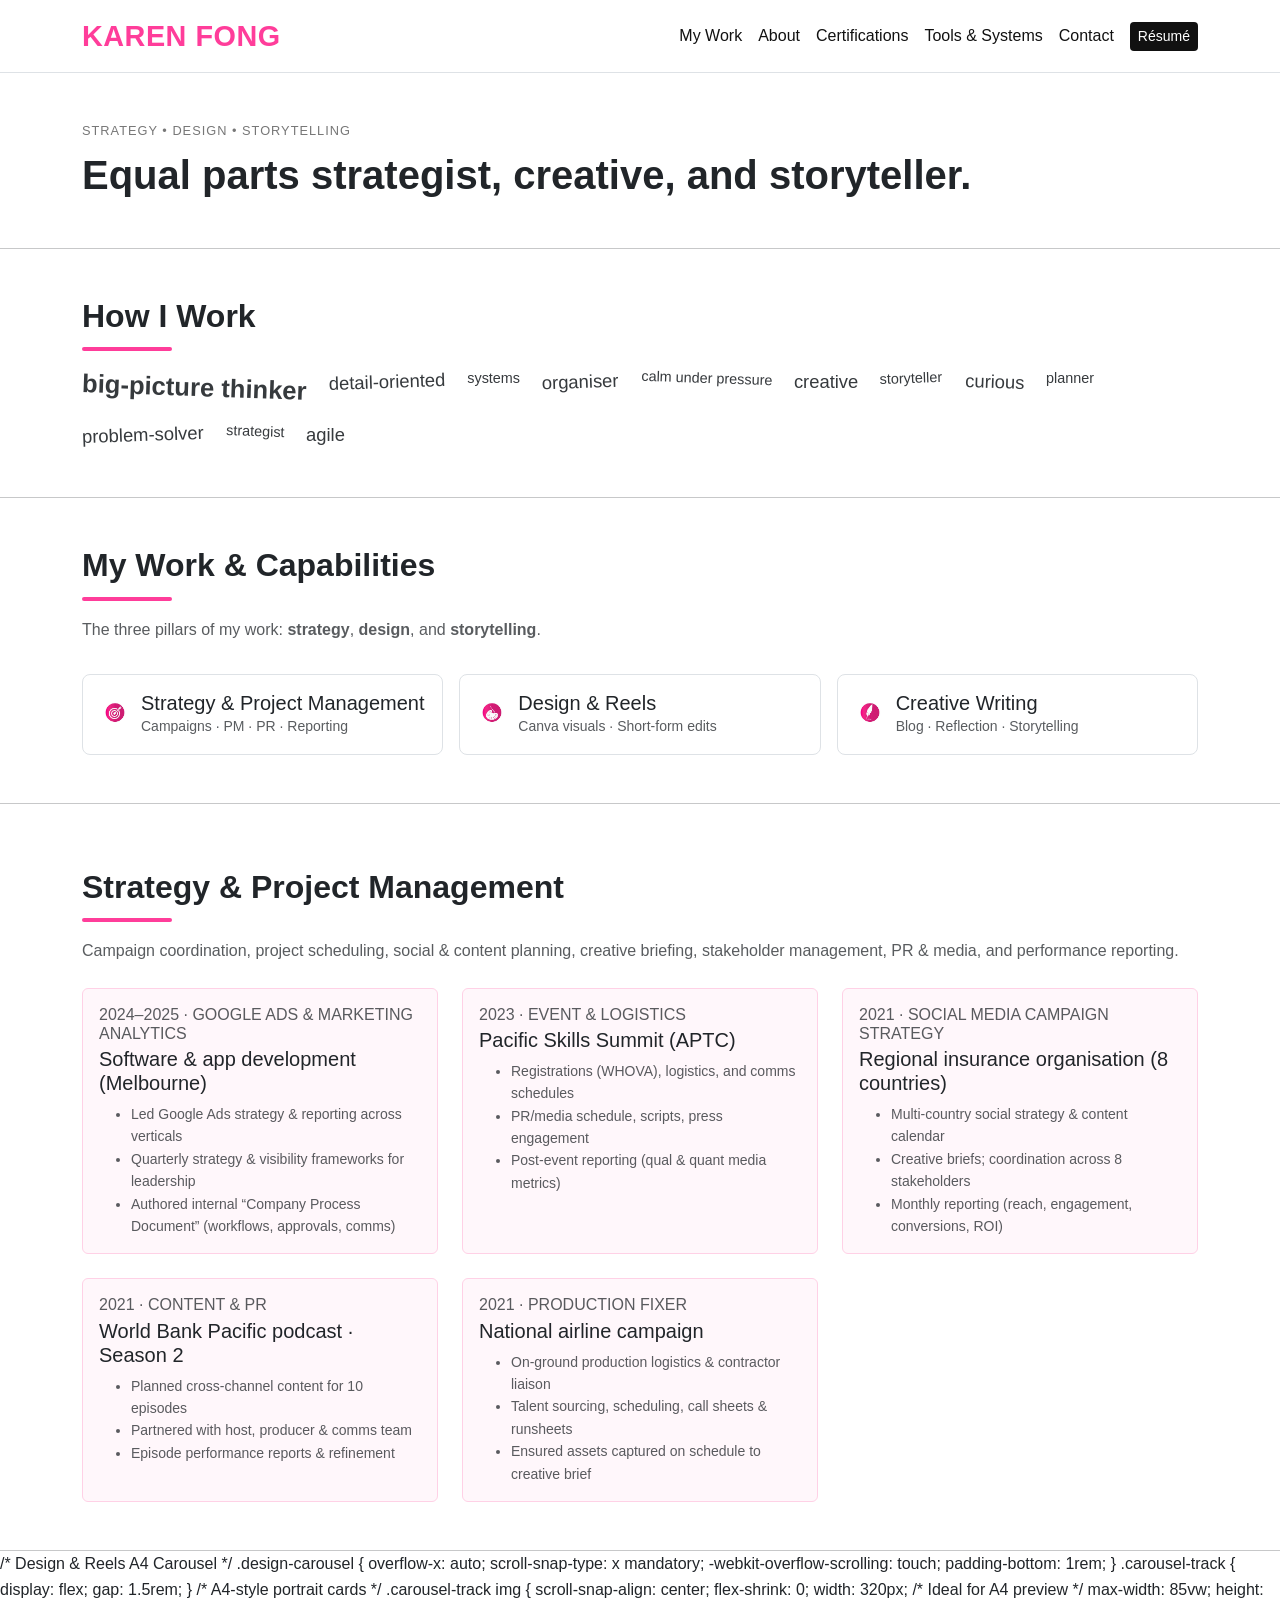
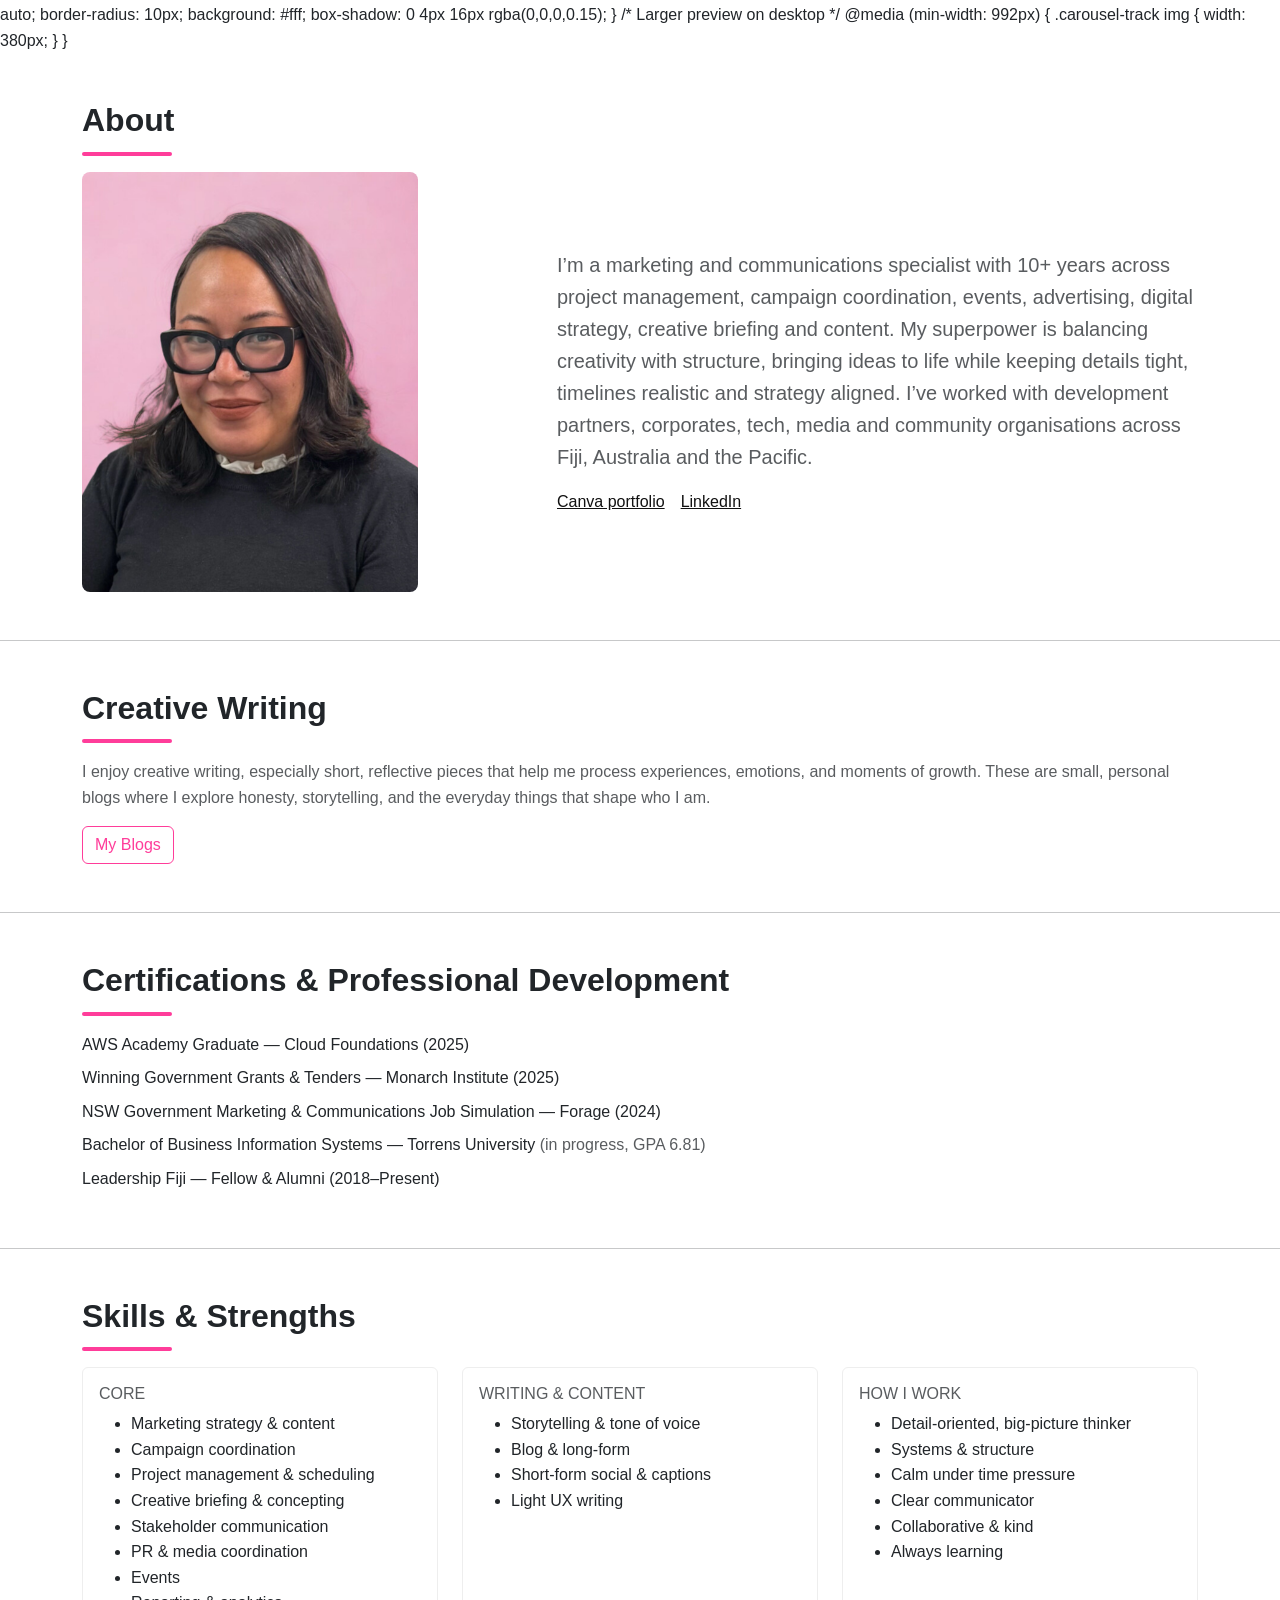
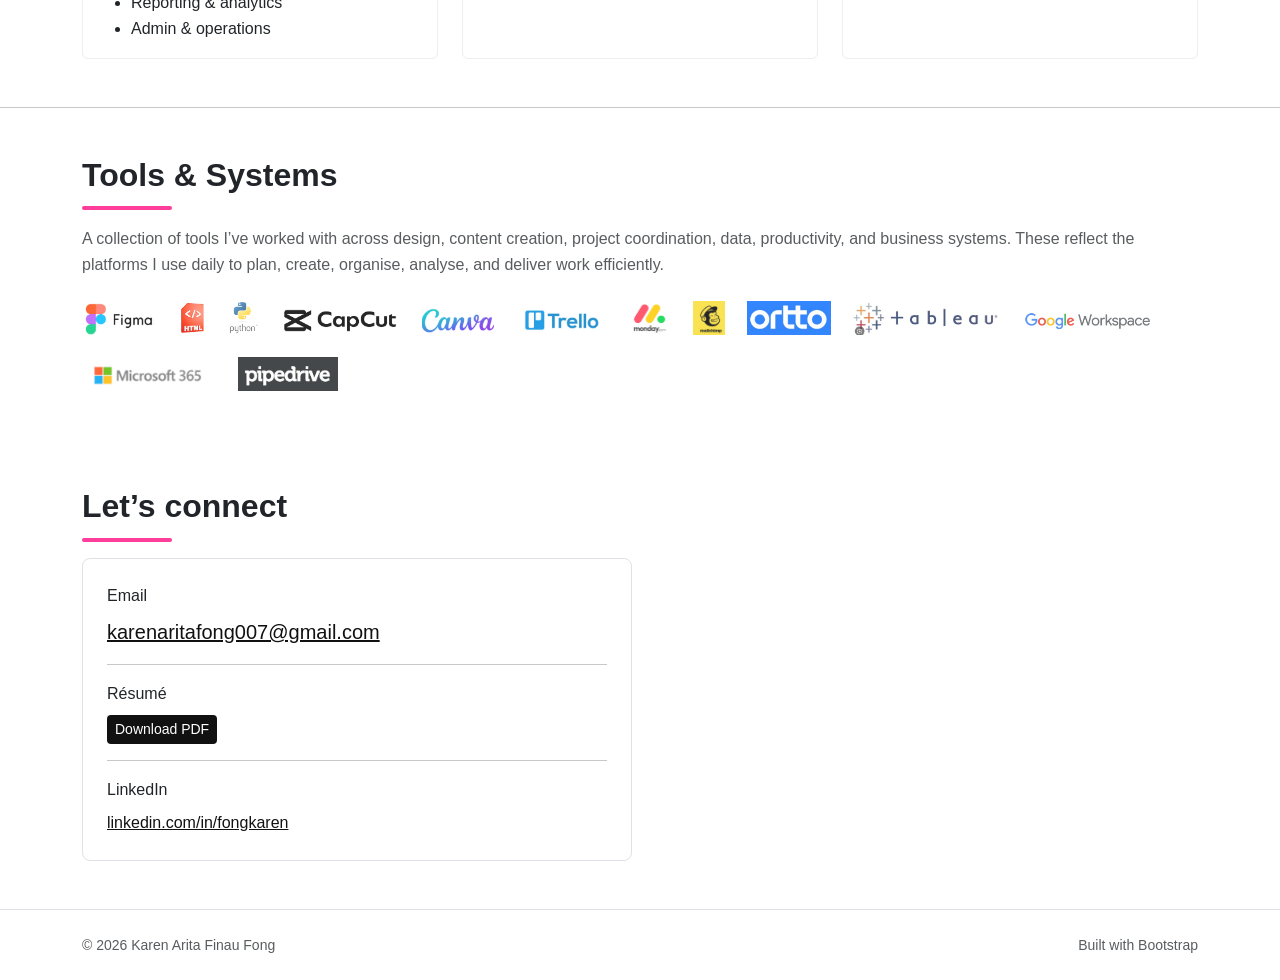
==== commit 447795dc: "Update index.html" ====
--- a/index.html
+++ b/index.html
@@ -215,51 +215,37 @@
   <hr class="m-0">
 
  
-<!-- ================= DESIGN & REELS ================= -->
-<section id="design" class="py-5">
-  <div class="container">
-
-    <h2 class="fw-bold section-title">Design &amp; Reels</h2>
-
-    <p class="text-muted">
-      A small sampling of recent design work—social tiles, reels, campaign assets,
-      presentations, menus and event graphics.
-    </p>
-
-    <!-- Canva HTML Embed -->
-    <div style="
-      position: relative;
-      width: 100%;
-      height: 0;
-      padding-top: 141.4286%;
-      box-shadow: 0 2px 8px rgba(63,69,81,0.16);
-      margin-top: 1.6em;
-      margin-bottom: 0.9em;
-      overflow: hidden;
-      border-radius: 8px;
-      will-change: transform;
-    ">
-      <iframe
-        loading="lazy"
-        style="position:absolute;width:100%;height:100%;top:0;left:0;border:none;padding:0;margin:0;"
-        src="https://www.canva.com/design/DAHGsb1ad54/6HLaFqSKzQzUiGP19srdnw/view?embed"
-        allowfullscreen="allowfullscreen"
-        allow="fullscreen">
-      </iframe>
-    </div>
-
-    <p style="margin-top:0.75rem;">
-      <a href="https://www.canva.com/design/DAHGsb1ad54/6HLaFqSKzQzUiGP19srdnw/view"
-         target="_blank"
-         rel="noopener">
-        View full design folio on Canva
-      </a>
-    </p>
-
-  </div>
-</section>
-
-<hr class="m-0">
+/* Design & Reels A4 Carousel */
+.design-carousel {
+  overflow-x: auto;
+  scroll-snap-type: x mandatory;
+  -webkit-overflow-scrolling: touch;
+  padding-bottom: 1rem;
+}
+
+.carousel-track {
+  display: flex;
+  gap: 1.5rem;
+}
+
+/* A4-style portrait cards */
+.carousel-track img {
+  scroll-snap-align: center;
+  flex-shrink: 0;
+  width: 320px;          /* Ideal for A4 preview */
+  max-width: 85vw;
+  height: auto;
+  border-radius: 10px;
+  background: #fff;
+  box-shadow: 0 4px 16px rgba(0,0,0,0.15);
+}
+
+/* Larger preview on desktop */
+@media (min-width: 992px) {
+  .carousel-track img {
+    width: 380px;
+  }
+}
 
 
   <!-- ================= ABOUT ================= -->
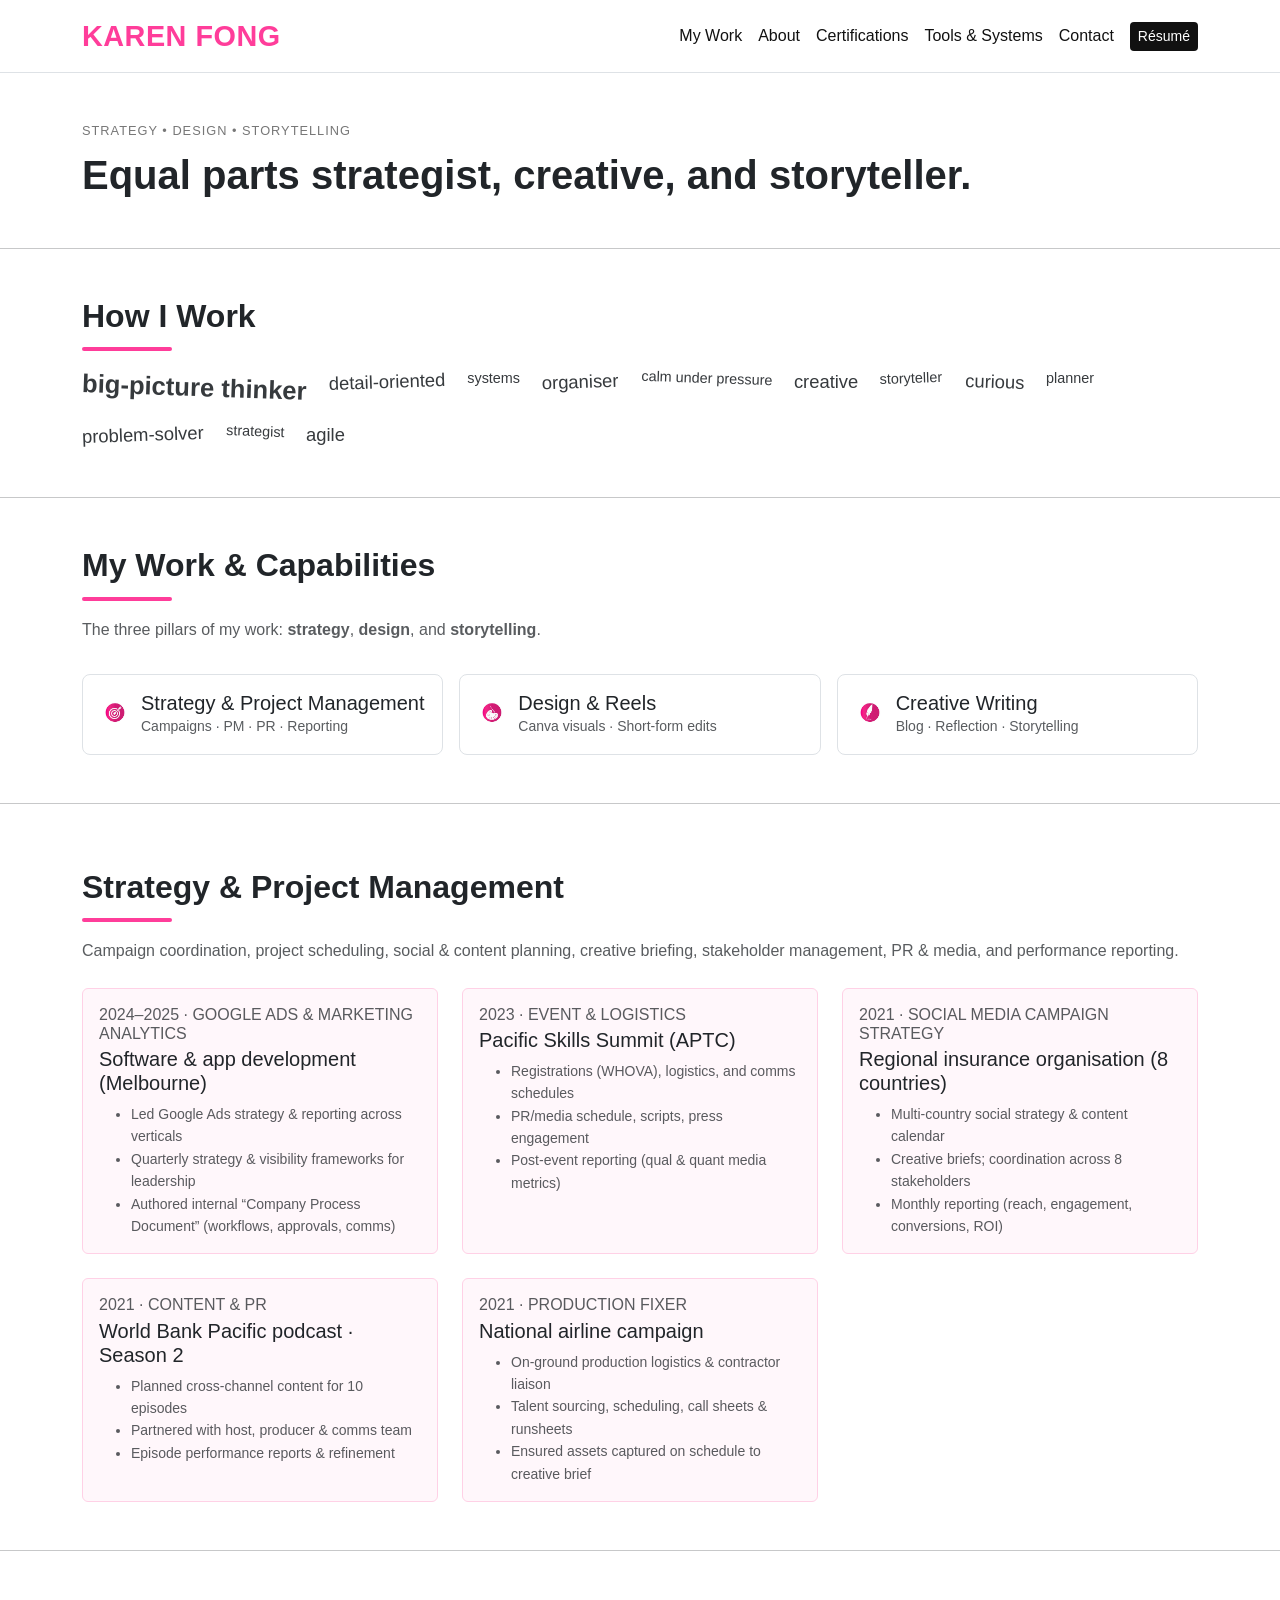
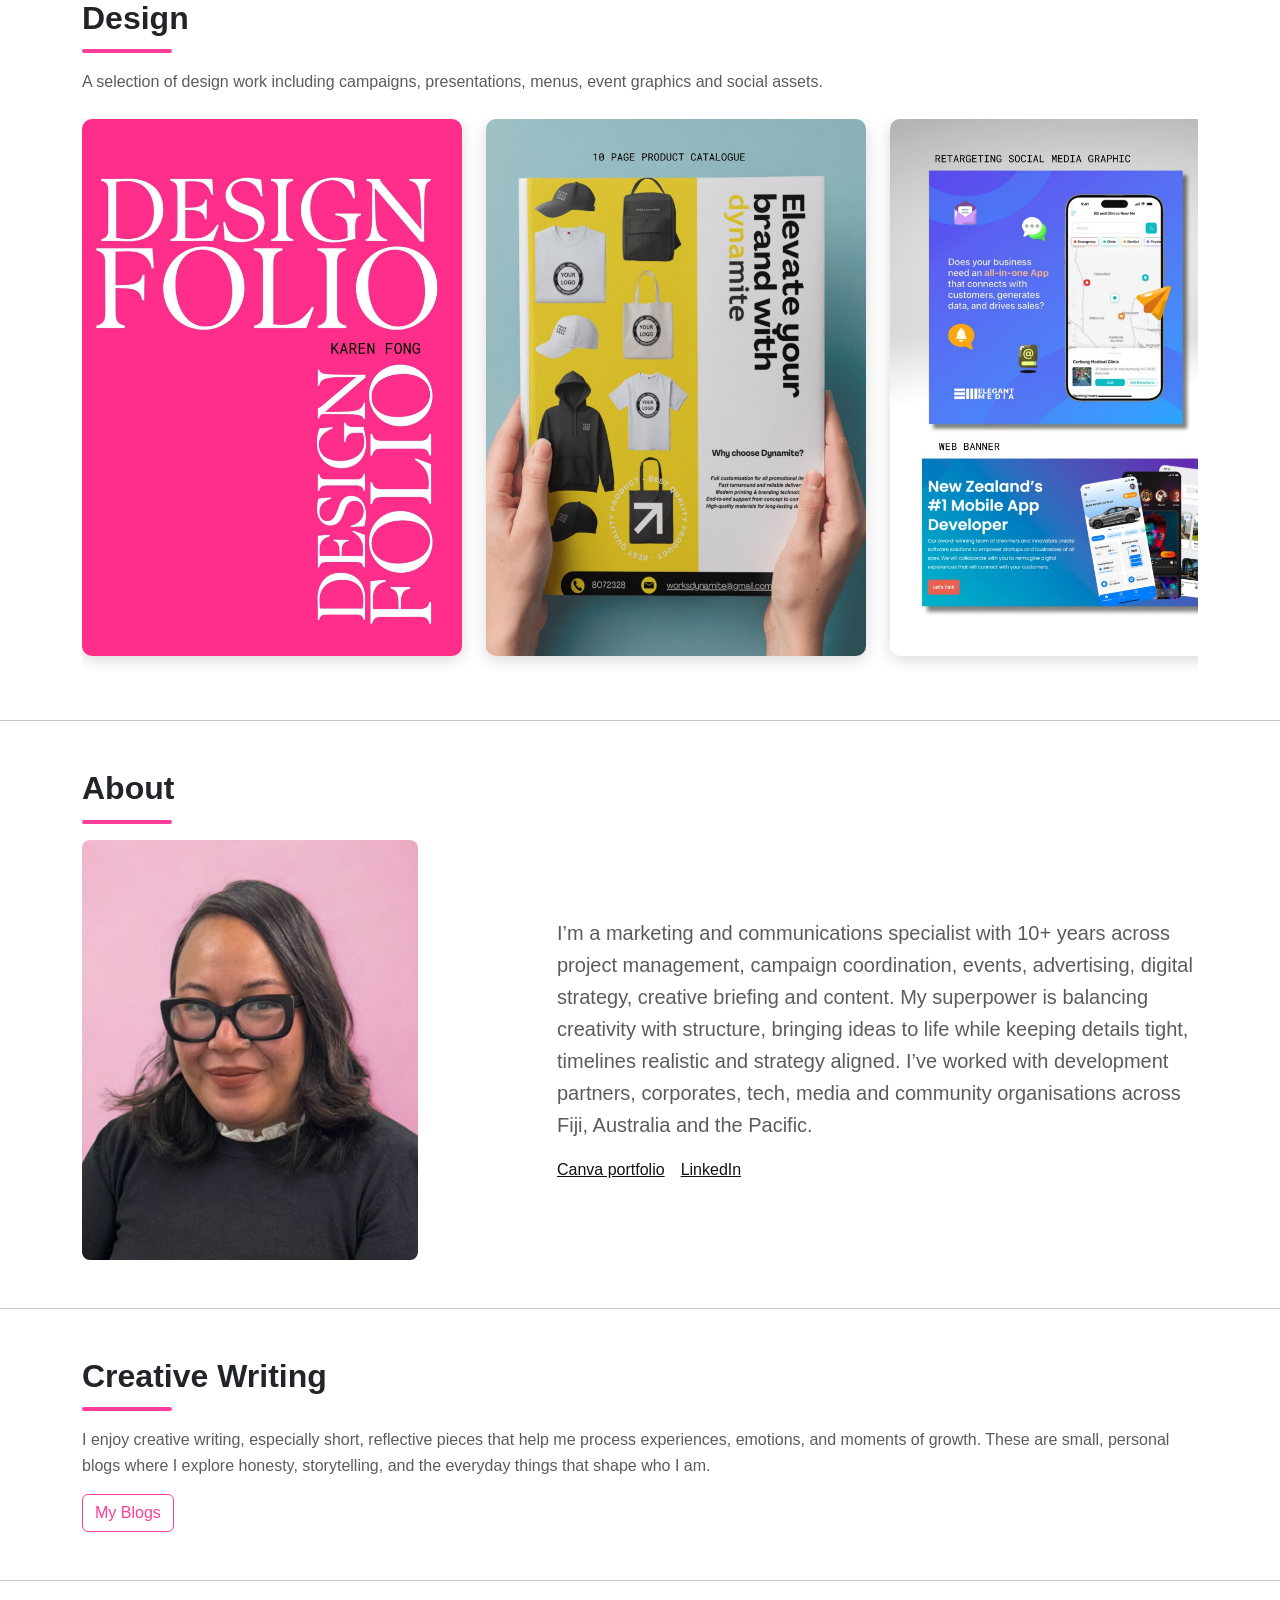
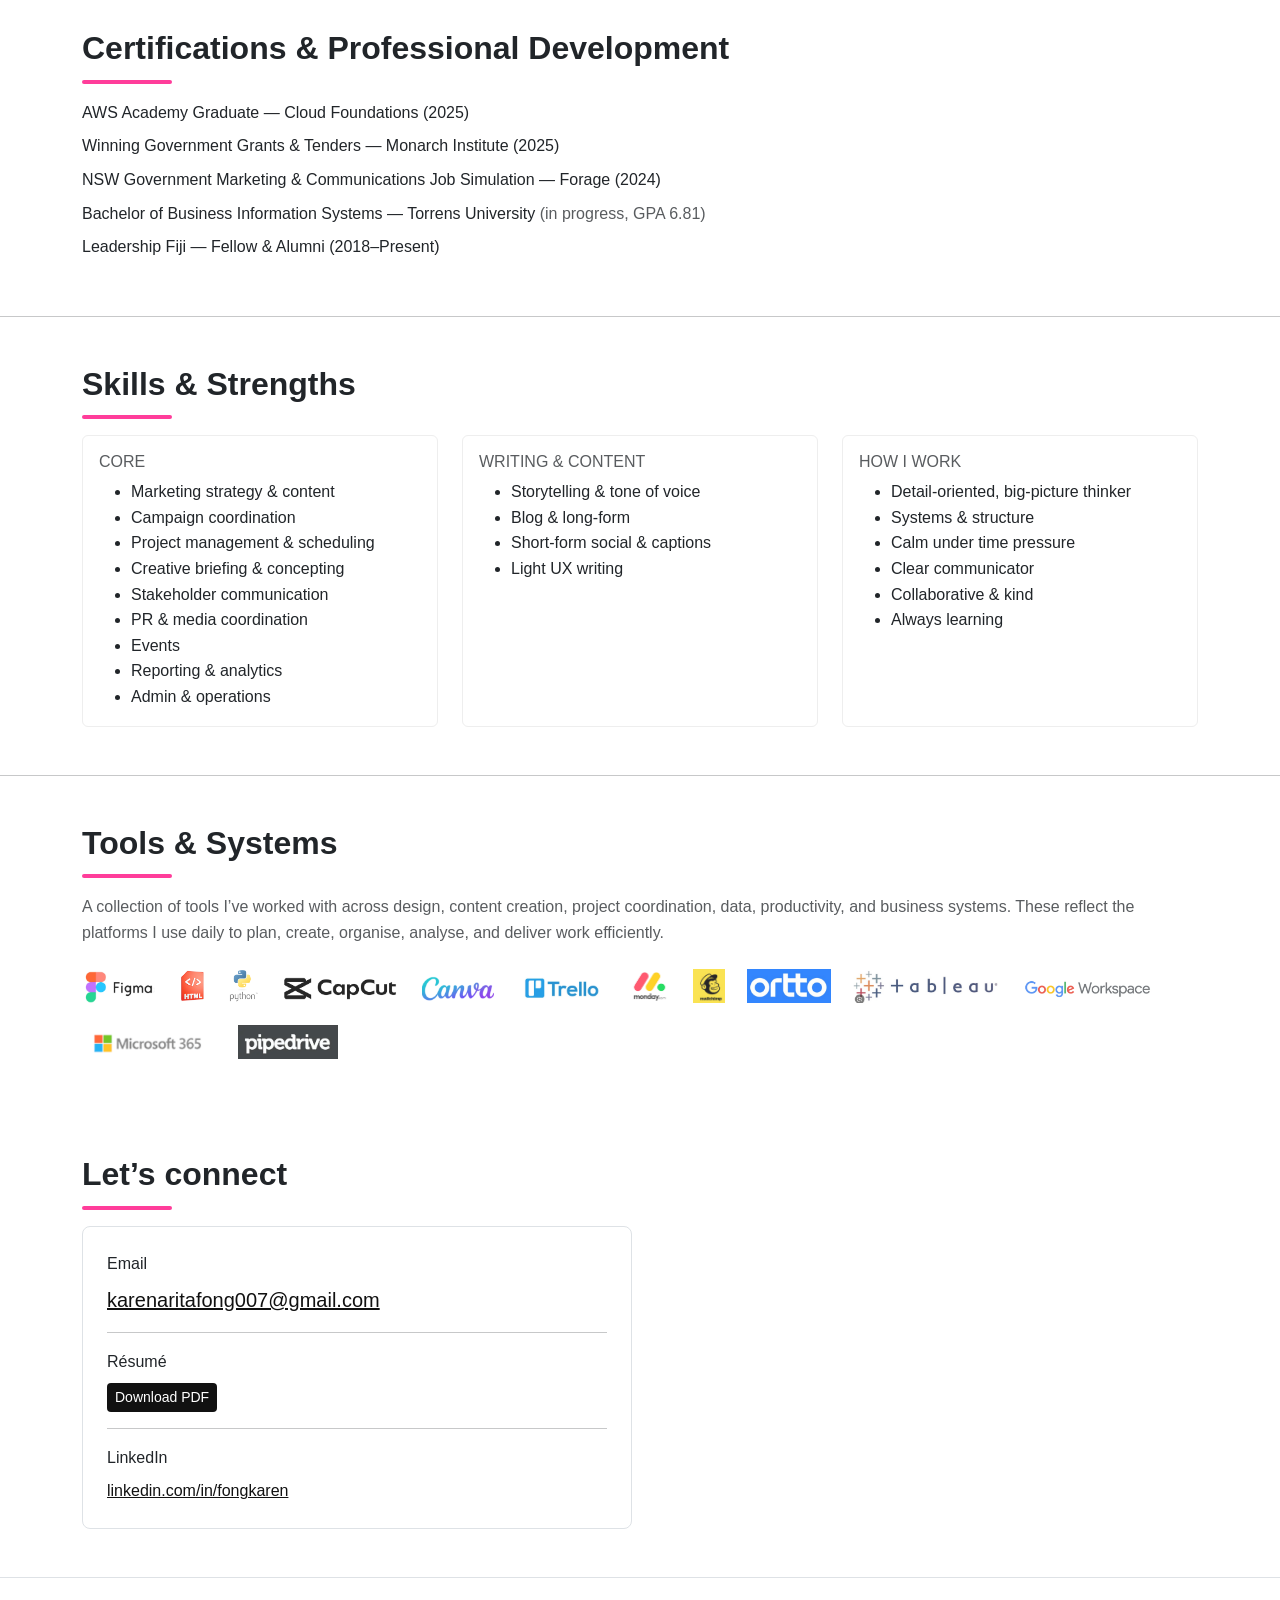
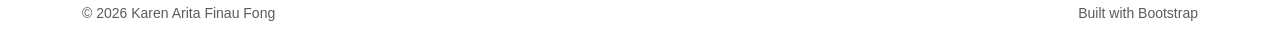
==== commit 1f4e663c: "Update index.html" ====
--- a/index.html
+++ b/index.html
@@ -215,38 +215,33 @@
   <hr class="m-0">
 
  
-/* Design & Reels A4 Carousel */
-.design-carousel {
-  overflow-x: auto;
-  scroll-snap-type: x mandatory;
-  -webkit-overflow-scrolling: touch;
-  padding-bottom: 1rem;
-}
-
-.carousel-track {
-  display: flex;
-  gap: 1.5rem;
-}
-
-/* A4-style portrait cards */
-.carousel-track img {
-  scroll-snap-align: center;
-  flex-shrink: 0;
-  width: 320px;          /* Ideal for A4 preview */
-  max-width: 85vw;
-  height: auto;
-  border-radius: 10px;
-  background: #fff;
-  box-shadow: 0 4px 16px rgba(0,0,0,0.15);
-}
-
-/* Larger preview on desktop */
-@media (min-width: 992px) {
-  .carousel-track img {
-    width: 380px;
-  }
-}
-
+<!-- ================= DESIGN ================= -->
+<section id="design" class="py-5">
+  <div class="container">
+
+    <h2 class="fw-bold section-title">Design</h2>
+
+    <p class="text-muted mb-4">
+      A selection of design work including campaigns, presentations,
+      menus, event graphics and social assets.
+    </p>
+
+    <!-- Design Carousel -->
+    <div class="design-carousel">
+      <div class="carousel-track">
+        <img src="images/design-1.jpg" alt="Design 1">
+        <img src="images/design-2.jpg" alt="Design 2">
+        <img src="images/design-3.jpg" alt="Design 3">
+        <img src="images/design-4.jpg" alt="Design 4">
+        <img src="images/design-5.jpg" alt="Design 5">
+        <img src="images/design-6.jpg" alt="Design 6">
+      </div>
+    </div>
+
+  </div>
+</section>
+
+<hr class="m-0">
 
   <!-- ================= ABOUT ================= -->
   <section id="about" class="py-5">
--- a/styles.css
+++ b/styles.css
@@ -228,4 +228,36 @@
   .tool-logos {
     justify-content: center;
   }
-}+}
+
+/* Design & Reels A4 Carousel */
+.design-carousel {
+  overflow-x: auto;
+  scroll-snap-type: x mandatory;
+  -webkit-overflow-scrolling: touch;
+  padding-bottom: 1rem;
+}
+
+.carousel-track {
+  display: flex;
+  gap: 1.5rem;
+}
+
+/* A4-style portrait cards */
+.carousel-track img {
+  scroll-snap-align: center;
+  flex-shrink: 0;
+  width: 320px;          /* Ideal for A4 preview */
+  max-width: 85vw;
+  height: auto;
+  border-radius: 10px;
+  background: #fff;
+  box-shadow: 0 4px 16px rgba(0,0,0,0.15);
+}
+
+/* Larger preview on desktop */
+@media (min-width: 992px) {
+  .carousel-track img {
+    width: 380px;
+  }
+}
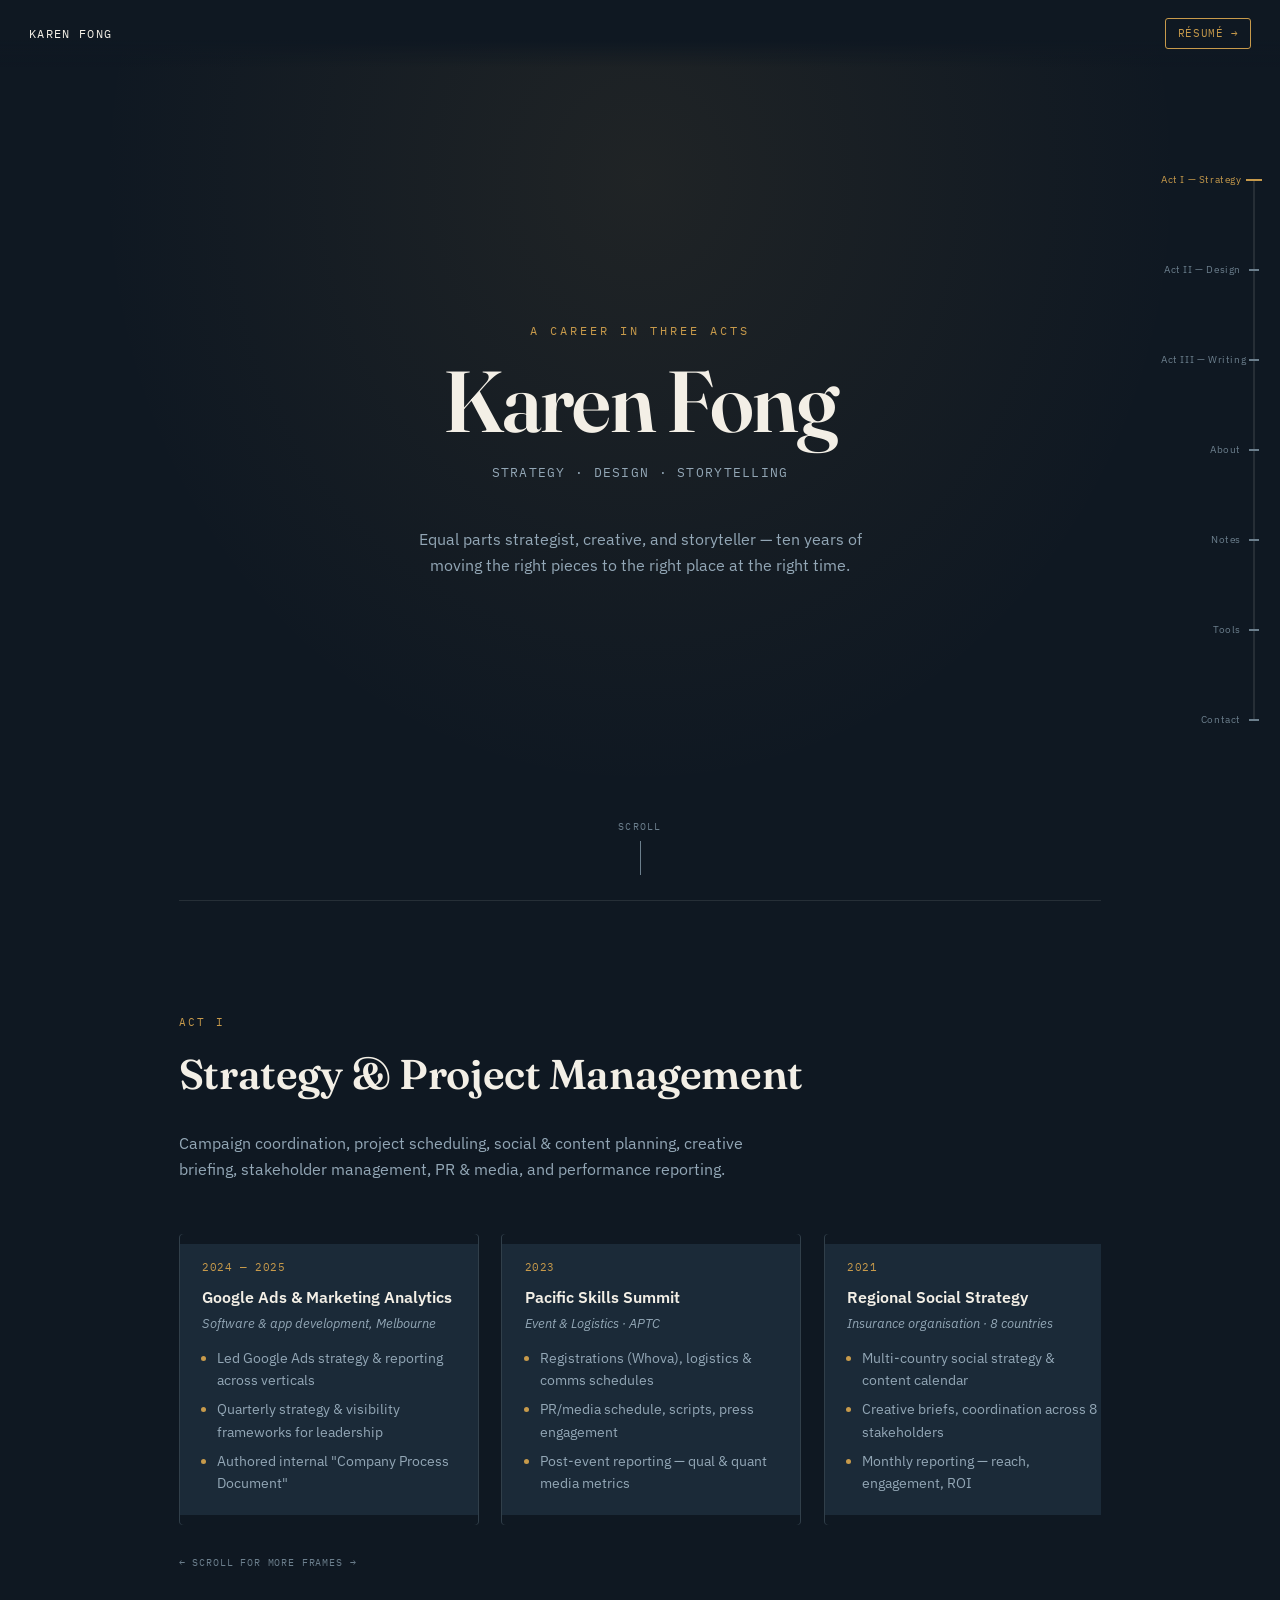
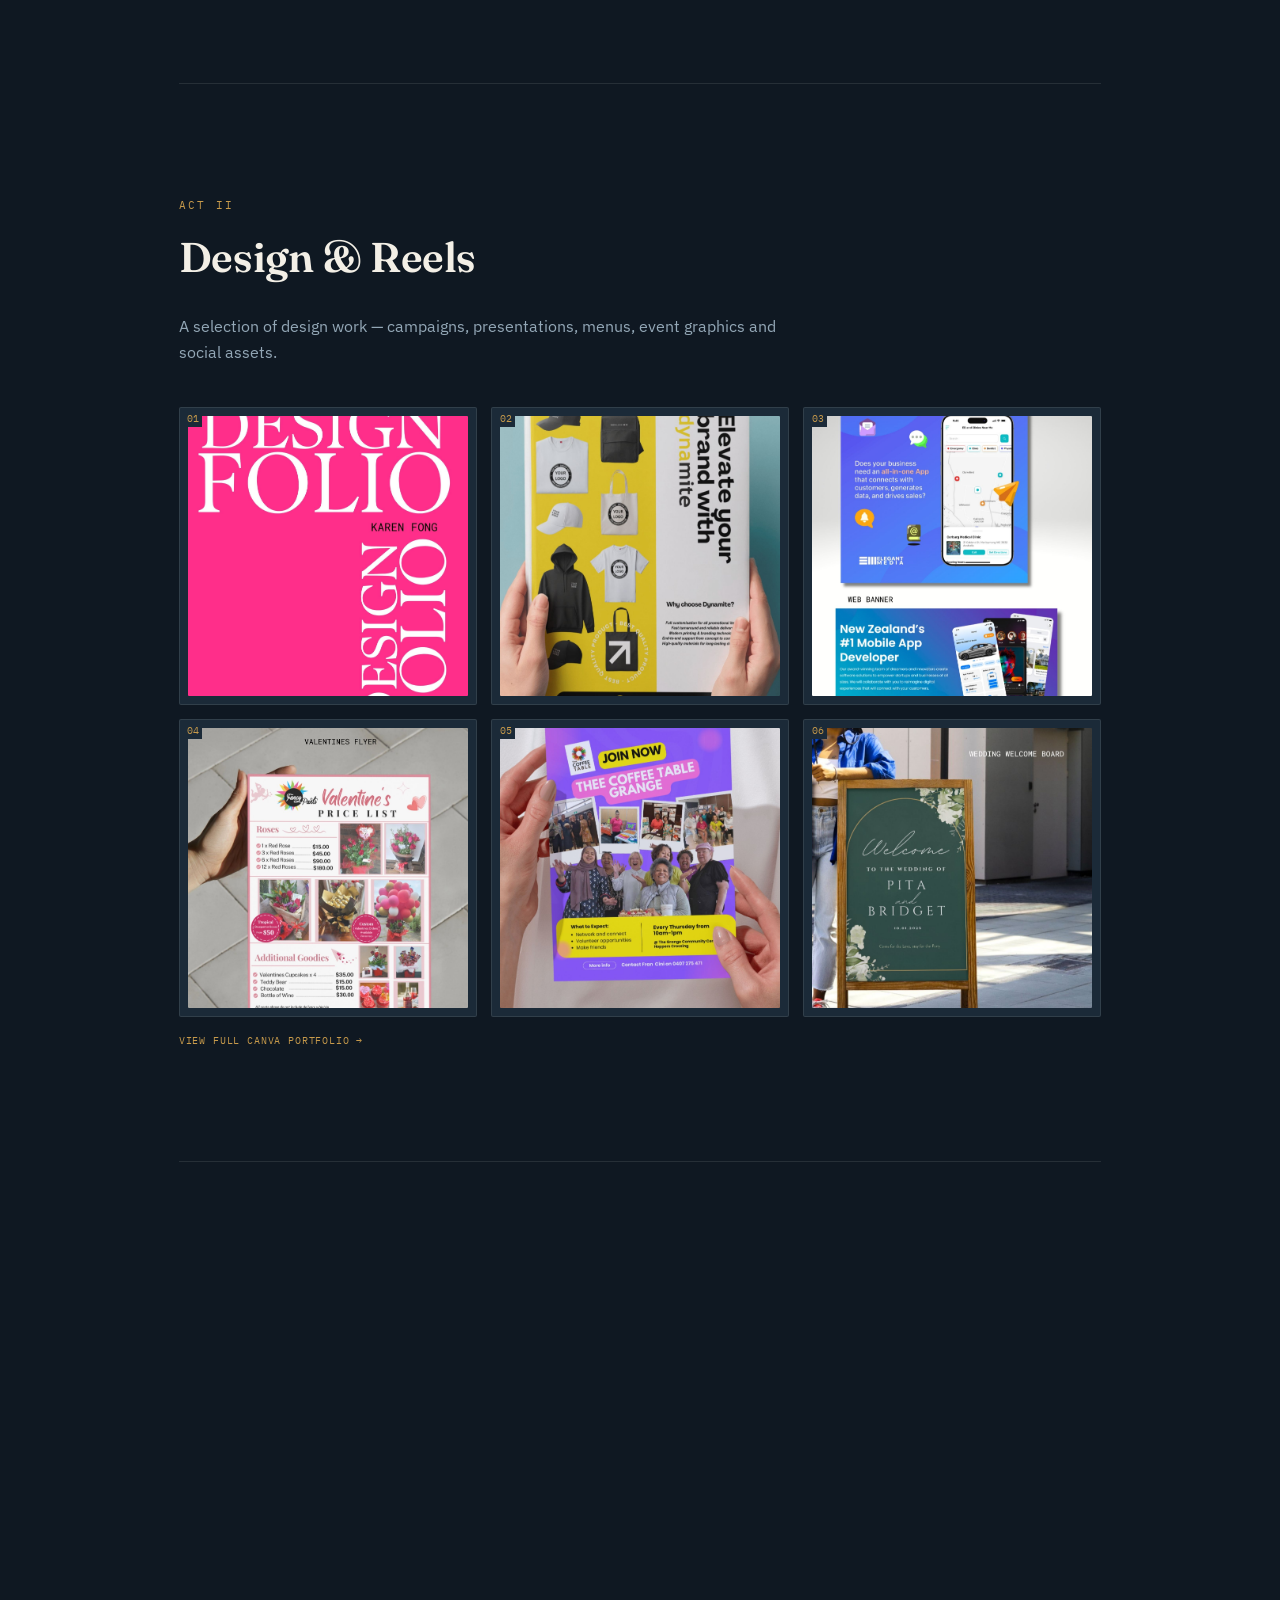
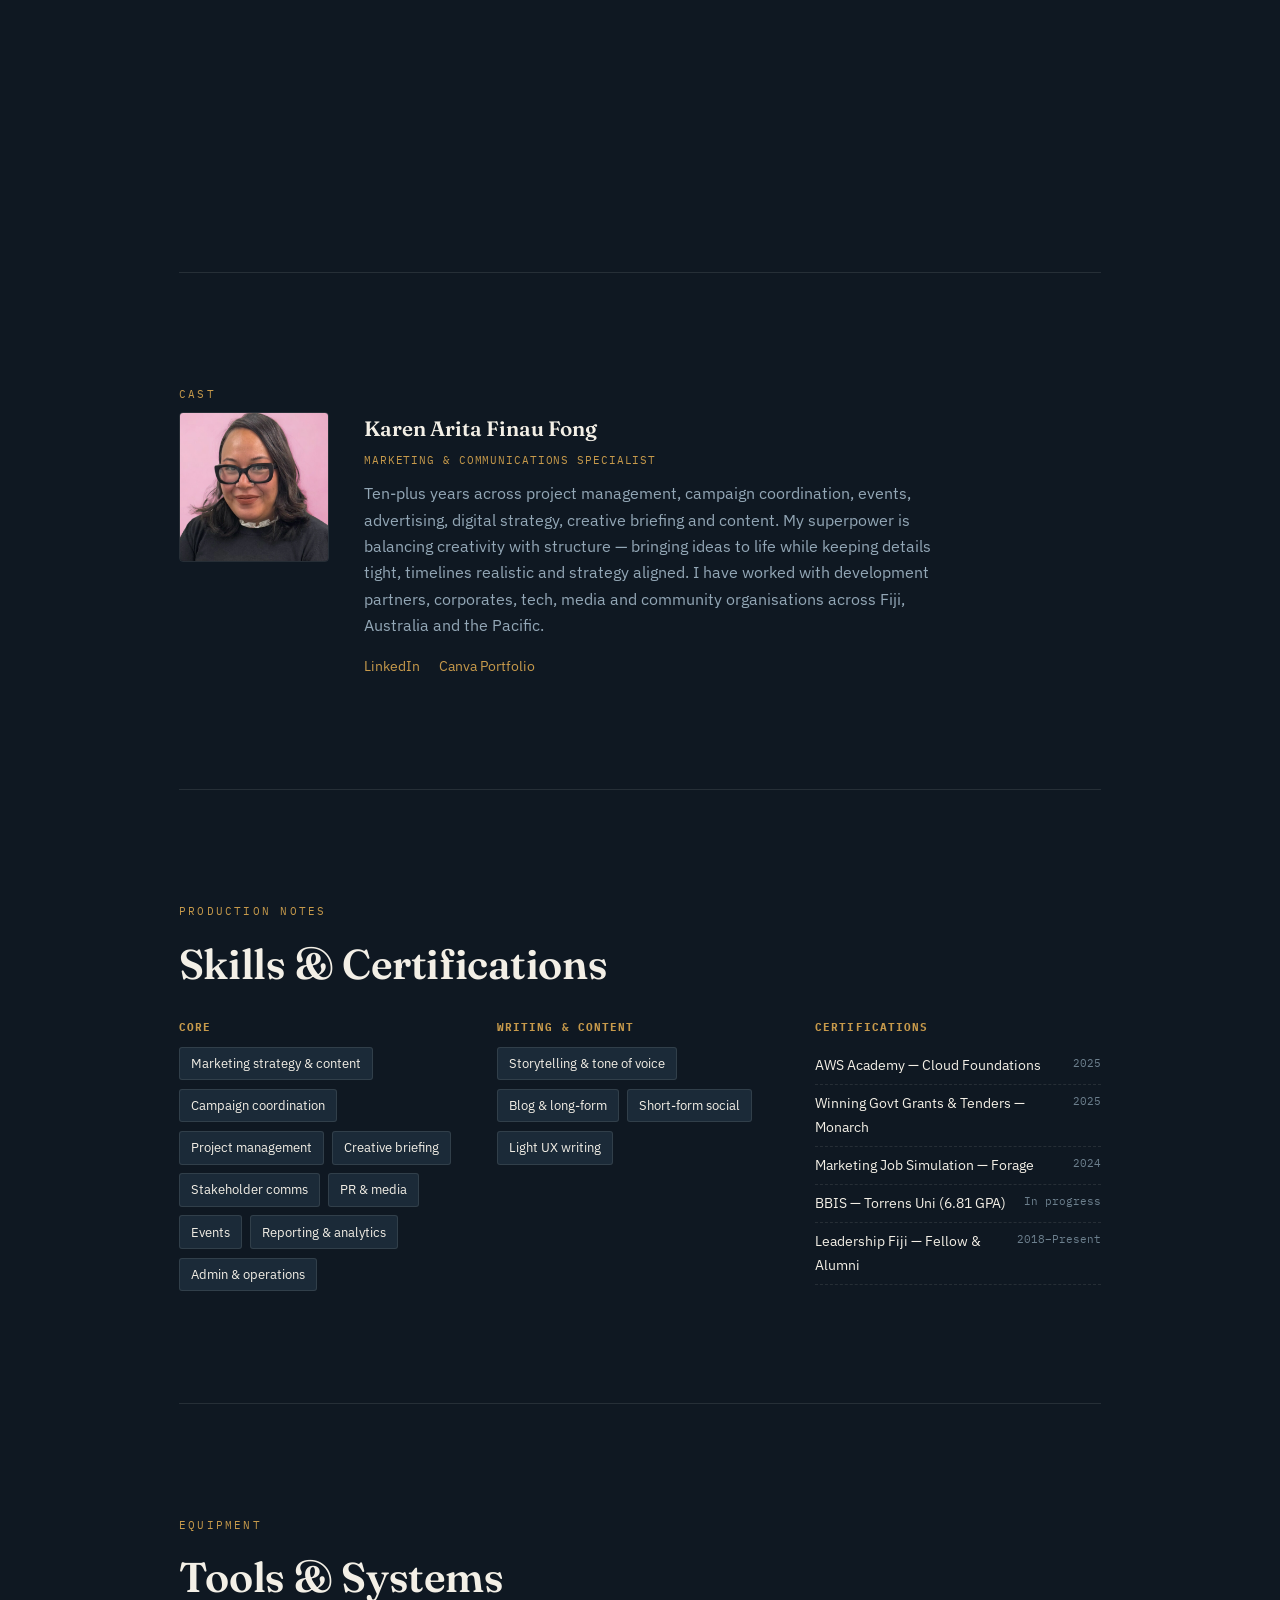
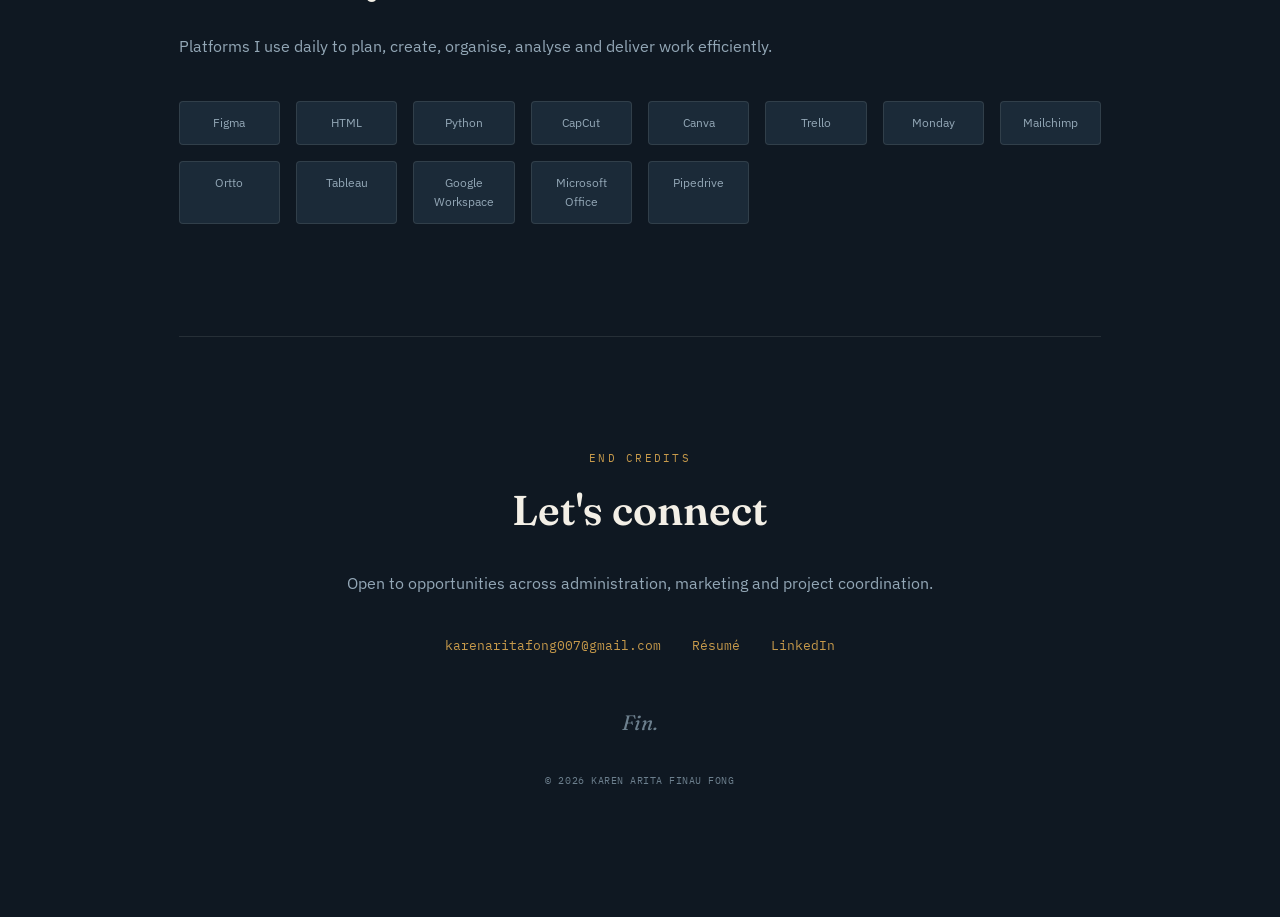
==== commit ad440d7f: "Add files via upload" ====
--- a/index.html
+++ b/index.html
@@ -1,427 +1,720 @@
-<!DOCTYPE html>
-<html lang="en">
-<head>
-  <meta charset="utf-8" />
-  <meta name="viewport" content="width=device-width, initial-scale=1" />
-  <title>Karen Arita Finau Fong | Portfolio</title>
-  <meta name="description" content="Strategy & Project Management, Design & Reels, and Creative Writing — by Karen Arita Finau Fong.">
-
-  <!-- Social preview -->
-  <meta property="og:title" content="Karen Arita Finau Fong | Portfolio" />
-  <meta property="og:description" content="Strategy • Design • Storytelling" />
-  <meta property="og:type" content="website" />
-  <meta property="og:image" content="images/profile.png" />
-
-  <!-- Bootstrap CSS (CDN) -->
-  <link href="https://cdn.jsdelivr.net/npm/bootstrap@5.3.3/dist/css/bootstrap.min.css" rel="stylesheet" />
-
-  <!-- Your CSS (load after Bootstrap) -->
-  <link href="styles.css?v=5" rel="stylesheet" />
-</head>
-<body id="top" class="text-dark">
-
-  <!-- ================= NAVBAR ================= -->
-  <nav class="navbar navbar-expand-lg navbar-light bg-white border-bottom sticky-top">
-    <div class="container">
-      <a class="navbar-brand fw-bold brand-pink" href="#top">KAREN FONG</a>
-
-      <button class="navbar-toggler" type="button" data-bs-toggle="collapse" data-bs-target="#nav"
-              aria-controls="nav" aria-expanded="false" aria-label="Toggle navigation">
-        <span class="navbar-toggler-icon"></span>
-      </button>
-
-      <div id="nav" class="collapse navbar-collapse">
-        <ul class="navbar-nav ms-auto align-items-lg-center">
-          <li class="nav-item"><a class="nav-link" href="#work">My Work</a></li>
-          <li class="nav-item"><a class="nav-link" href="#about">About</a></li>
-          <li class="nav-item"><a class="nav-link" href="#certs">Certifications</a></li>
-          <li class="nav-item"><a class="nav-link" href="#tools">Tools &amp; Systems</a></li>
-          <li class="nav-item"><a class="nav-link" href="#contact">Contact</a></li>
-          <li class="nav-item ms-lg-2">
-            <a class="btn btn-accent btn-sm" href="assets/Karen_Fong_Resume2026.pdf" target="_blank" rel="noopener">Résumé</a>
-          </li>
-        </ul>
-      </div>
-    </div>
-  </nav>
-
-  <!-- ================= HERO ================= -->
-  <header class="py-5">
-    <div class="container">
-      <p class="section-kicker mb-2">STRATEGY • DESIGN • STORYTELLING</p>
-      <h1 class="display-6 fw-bold lh-sm mb-0">Equal parts strategist, creative, and storyteller.</h1>
-    </div>
-  </header>
-
-  <hr class="m-0">
-
-  <!-- ================= HOW I WORK (TYPOGRAPHY CLOUD) ================= -->
-  <section id="how" class="py-5">
-    <div class="container">
-      <h2 class="fw-bold section-title">How I Work</h2>
-      <!-- Organic typography cloud -->
-      <ul class="how-cloud list-unstyled mb-0">
-        <li class="t-lg r2">big‑picture thinker</li>
-        <li class="t-md r1">detail‑oriented</li>
-        <li class="t-sm r0">systems</li>
-        <li class="t-md r1">organiser</li>
-        <li class="t-sm r2">calm under pressure</li>
-        <li class="t-md r0">creative</li>
-        <li class="t-sm r1">storyteller</li>
-        <li class="t-md r2">curious</li>
-        <li class="t-sm r0">planner</li>
-        <li class="t-md r1">problem‑solver</li>
-        <li class="t-sm r2">strategist</li>
-        <li class="t-md r0">agile</li>
-      </ul>
-    </div>
-  </section>
-
-  <hr class="m-0">
-
-  <!-- ================= MY WORK INTRO (3 PILLARS) ================= -->
-  <section id="work-intro" class="py-5">
-    <div class="container">
-      <h2 class="fw-bold section-title">My Work &amp; Capabilities</h2>
-      <p class="text-muted">The three pillars of my work: <strong>strategy</strong>, <strong>design</strong>, and <strong>storytelling</strong>.</p>
-
-      <div class="row g-3 mt-3">
-        <!-- Pillar 1 -->
-        <div class="col-12 col-md-4">
-          <a class="pillar-card d-flex align-items-center p-3 rounded-3 text-decoration-none border" href="#work">
-            <img class="pillar-icon me-2" src="images/icon1.jpg" alt="Strategy icon">
-            <div>
-              <h5 class="m-0 text-dark">Strategy &amp; Project Management</h5>
-              <div class="text-muted small">Campaigns · PM · PR · Reporting</div>
-            </div>
-          </a>
-        </div>
-        <!-- Pillar 2 -->
-        <div class="col-12 col-md-4">
-          <a class="pillar-card d-flex align-items-center p-3 rounded-3 text-decoration-none border" href="#design">
-            <img class="pillar-icon me-2" src="images/icon2.jpg" alt="Design icon">
-            <div>
-              <h5 class="m-0 text-dark">Design &amp; Reels</h5>
-              <div class="text-muted small">Canva visuals · Short‑form edits</div>
-            </div>
-          </a>
-        </div>
-        <!-- Pillar 3 -->
-        <div class="col-12 col-md-4">
-          <a class="pillar-card d-flex align-items-center p-3 rounded-3 text-decoration-none border" href="#writing">
-            <img class="pillar-icon me-2" src="images/icon3.jpg" alt="Writing icon">
-            <div>
-              <h5 class="m-0 text-dark">Creative Writing</h5>
-              <div class="text-muted small">Blog · Reflection · Storytelling</div>
-            </div>
-          </a>
-        </div>
-      </div>
-    </div>
-  </section>
-
-  <hr class="m-0">
-
-  <!-- Anchor for "My Work" scroll -->
-  <section id="work" class="py-2"><div class="container"></div></section>
-
-  <!-- ================= STRATEGY & PROJECT MANAGEMENT ================= -->
-  <!-- Added class 'section-strategy' so we can style its cards with the light‑pink box -->
-  <section class="py-5 section-strategy">
-    <div class="container">
-      <h2 class="fw-bold section-title">Strategy &amp; Project Management</h2>
-      <p class="text-muted mb-4">Campaign coordination, project scheduling, social &amp; content planning, creative briefing, stakeholder management, PR &amp; media, and performance reporting.</p>
-
-      <div class="row g-4">
-        <!-- 2024–2025 -->
-        <div class="col-12 col-md-6 col-lg-4">
-          <article class="card card-soft h-100">
-            <div class="card-body">
-              <h6 class="text-uppercase text-muted mb-1">2024–2025 · Google Ads &amp; Marketing Analytics</h6>
-              <h5 class="card-title">Software &amp; app development (Melbourne)</h5>
-              <ul class="mb-0 text-muted small">
-                <li>Led Google Ads strategy &amp; reporting across verticals</li>
-                <li>Quarterly strategy &amp; visibility frameworks for leadership</li>
-                <li>Authored internal “Company Process Document” (workflows, approvals, comms)</li>
-              </ul>
-            </div>
-          </article>
-        </div>
-
-        <!-- 2023 -->
-        <div class="col-12 col-md-6 col-lg-4">
-          <article class="card card-soft h-100">
-            <div class="card-body">
-              <h6 class="text-uppercase text-muted mb-1">2023 · Event &amp; Logistics</h6>
-              <h5 class="card-title">Pacific Skills Summit (APTC) </h5>
-              <ul class="mb-0 text-muted small">
-                <li>Registrations (WHOVA), logistics, and comms schedules</li>
-                <li>PR/media schedule, scripts, press engagement</li>
-                <li>Post‑event reporting (qual &amp; quant media metrics)</li>
-              </ul>
-            </div>
-          </article>
-        </div>
-
-        <!-- 2021: Social Media Strategy -->
-        <div class="col-12 col-md-6 col-lg-4">
-          <article class="card card-soft h-100">
-            <div class="card-body">
-              <h6 class="text-uppercase text-muted mb-1">2021 · Social Media Campaign Strategy</h6>
-              <h5 class="card-title">Regional insurance organisation (8 countries)</h5>
-              <ul class="mb-0 text-muted small">
-                <li>Multi‑country social strategy &amp; content calendar</li>
-                <li>Creative briefs; coordination across 8 stakeholders</li>
-                <li>Monthly reporting (reach, engagement, conversions, ROI)</li>
-              </ul>
-            </div>
-          </article>
-        </div>
-
-        <!-- 2021: Content & PR -->
-        <div class="col-12 col-md-6 col-lg-4">
-          <article class="card card-soft h-100">
-            <div class="card-body">
-              <h6 class="text-uppercase text-muted mb-1">2021 · Content &amp; PR</h6>
-              <h5 class="card-title"> World Bank Pacific podcast · Season 2</h5>
-              <ul class="mb-0 text-muted small">
-                <li>Planned cross‑channel content for 10 episodes</li>
-                <li>Partnered with host, producer &amp; comms team</li>
-                <li>Episode performance reports &amp; refinement</li>
-              </ul>
-            </div>
-          </article>
-        </div>
-
-        <!-- 2021: Production Fixer -->
-        <div class="col-12 col-md-6 col-lg-4">
-          <article class="card card-soft h-100">
-            <div class="card-body">
-              <h6 class="text-uppercase text-muted mb-1">2021 · Production Fixer</h6>
-              <h5 class="card-title">National airline campaign</h5>
-              <ul class="mb-0 text-muted small">
-                <li>On‑ground production logistics &amp; contractor liaison</li>
-                <li>Talent sourcing, scheduling, call sheets &amp; runsheets</li>
-                <li>Ensured assets captured on schedule to creative brief</li>
-              </ul>
-            </div>
-          </article>
-        </div>
-
-      </div>
-    </div>
-  </section>
-
-  <hr class="m-0">
-
- 
-<!-- ================= DESIGN ================= -->
-<section id="design" class="py-5">
-  <div class="container">
-
-    <h2 class="fw-bold section-title">Design</h2>
-
-    <p class="text-muted mb-4">
-      A selection of design work including campaigns, presentations,
-      menus, event graphics and social assets.
-    </p>
-
-    <!-- Design Carousel -->
-    <div class="design-carousel">
-      <div class="carousel-track">
-        <img src="images/design-1.jpg" alt="Design 1">
-        <img src="images/design-2.jpg" alt="Design 2">
-        <img src="images/design-3.jpg" alt="Design 3">
-        <img src="images/design-4.jpg" alt="Design 4">
-        <img src="images/design-5.jpg" alt="Design 5">
-        <img src="images/design-6.jpg" alt="Design 6">
-      </div>
-    </div>
-
-  </div>
-</section>
-
-<hr class="m-0">
-
-  <!-- ================= ABOUT ================= -->
-  <section id="about" class="py-5">
-    <div class="container">
-      <h2 class="fw-bold section-title">About</h2>
-      <div class="row g-4 align-items-center">
-        <div class="col-12 col-md-5">
-          <img class="img-fluid rounded-3 about-photo" src="images/profile.png" alt="Karen profile photo">
-        </div>
-        <div class="col-12 col-md-7">
-          <p class="lead text-muted">
-            I’m a marketing and communications specialist with 10+ years across project management, campaign coordination,
-            events, advertising, digital strategy, creative briefing and content. My superpower is balancing creativity with
-            structure, bringing ideas to life while keeping details tight, timelines realistic and strategy aligned. I’ve
-            worked with development partners, corporates, tech, media and community organisations across Fiji, Australia and
-            the Pacific.
-          </p>
-          <div class="d-flex flex-wrap gap-3">
-            <a class="link-accent" href="https://www.canva.com/design/DAHCelGiRPg/FYkhzzUcK_6Yq_7J51ercA/view" target="_blank" rel="noopener">Canva portfolio</a>
-            <a class="link-accent" href="https://www.linkedin.com/in/fongkaren/" target="_blank" rel="noopener">LinkedIn</a>
-          </div>
-        </div>
-      </div>
-    </div>
-  </section>
-
-  <hr class="m-0">
-
-  <!-- ================= CREATIVE WRITING ================= -->
-  <section id="writing" class="py-5">
-    <div class="container">
-      <h2 class="fw-bold section-title">Creative Writing</h2>
-      <p class="text-muted">
-        
- I enjoy creative writing, especially short, reflective pieces that help me process experiences, emotions, and moments of growth. 
-  These are small, personal blogs where I explore honesty, storytelling, and the everyday things that shape who I am.
-
-      </p>
-      <a class="btn btn-outline-accent" href="https://beautifulmess82666898.wordpress.com/?_gl=1*3dtsvp*_gcl_au*MTA4MzY2MjI5OC4xNzcxMzk3MDQ5" target="_blank" rel="noopener">My Blogs</a>
-    </div>
-  </section>
-
-  <hr class="m-0">
-
-  <!-- ================= CERTIFICATIONS ================= -->
-  <section id="certs" class="py-5">
-    <div class="container">
-      <h2 class="fw-bold section-title">Certifications &amp; Professional Development</h2>
-      <ul class="list-unstyled m-0">
-        <li class="mb-2">AWS Academy Graduate — Cloud Foundations (2025)</li>
-        <li class="mb-2">Winning Government Grants &amp; Tenders — Monarch Institute (2025)</li>
-        <li class="mb-2">NSW Government Marketing &amp; Communications Job Simulation — Forage (2024)</li>
-        <li class="mb-2">Bachelor of Business Information Systems — Torrens University <span class="text-muted">(in progress, GPA 6.81)</span></li>
-        <li class="mb-2">Leadership Fiji — Fellow &amp; Alumni (2018–Present)</li>
-      </ul>
-    </div>
-  </section>
-
-  <hr class="m-0">
-
-  <!-- ================= SKILLS ================= -->
-  <section id="skills" class="py-5">
-    <div class="container">
-      <h2 class="fw-bold section-title">Skills &amp; Strengths</h2>
-      <div class="row g-4">
-        <div class="col-12 col-md-6 col-lg-4">
-          <article class="card card-soft h-100">
-            <div class="card-body">
-              <h6 class="text-uppercase text-muted">Core</h6>
-              <ul class="mb-0">
-                <li>Marketing strategy &amp; content</li>
-                <li>Campaign coordination</li>
-                <li>Project management &amp; scheduling</li>
-                <li>Creative briefing &amp; concepting</li>
-                <li>Stakeholder communication</li>
-                <li>PR &amp; media coordination</li>
-                <li>Events</li>
-                <li>Reporting &amp; analytics</li>
-                <li>Admin &amp; operations</li>
-              </ul>
-            </div>
-          </article>
-        </div>
-        <div class="col-12 col-md-6 col-lg-4">
-          <article class="card card-soft h-100">
-            <div class="card-body">
-              <h6 class="text-uppercase text-muted">Writing &amp; Content</h6>
-              <ul class="mb-0">
-                <li>Storytelling &amp; tone of voice</li>
-                <li>Blog &amp; long‑form</li>
-                <li>Short‑form social &amp; captions</li>
-                <li>Light UX writing</li>
-              </ul>
-            </div>
-          </article>
-        </div>
-        <div class="col-12 col-md-12 col-lg-4">
-          <article class="card card-soft h-100">
-            <div class="card-body">
-              <h6 class="text-uppercase text-muted">How I work</h6>
-              <ul class="mb-0">
-                <li>Detail‑oriented, big‑picture thinker</li>
-                <li>Systems &amp; structure</li>
-                <li>Calm under time pressure</li>
-                <li>Clear communicator</li>
-                <li>Collaborative &amp; kind</li>
-                <li>Always learning</li>
-              </ul>
-            </div>
-          </article>
-        </div>
-      </div>      
-    </div>
-  </section>
-
-  <hr class="m-0">
-
-  <!-- ================= TOOLS & SYSTEMS ================= -->
-  <section id="tools" class="py-5">
-    <div class="container">
-      <h2 class="fw-bold section-title">Tools &amp; Systems</h2>
-      <p class="text-muted">
- A collection of tools I’ve worked with across design, content creation, project coordination, data, productivity, and business systems. 
-  These reflect the platforms I use daily to plan, create, organise, analyse, and deliver work efficiently.
-</p>
-
-      <div class="tool-logos">
-        <img src="images/figma.png" alt="Figma">
-        <img src="images/html.png" alt="HTML">
-        <img src="images/python.png" alt="Python">
-        <img src="images/capcut.png" alt="CapCut">
-        <img src="images/canva.png" alt="Canva">
-        <img src="images/trello.png" alt="Trello">
-        <img src="images/monday.png" alt="Monday">
-        <img src="images/mailchimp.png" alt="Mailchimp">
-        <img src="images/ortto.png" alt="Ortto">
-        <img src="images/tableau.png" alt="Tableau">
-        <img src="images/google.png" alt="Google Workspace">
-        <img src="images/microsoft.png" alt="Microsoft Office">
-        <img src="images/pipedrive.png" alt="Pipedrive">
-      </div>
-    </div>
-  </section>
-
-  <!-- ================= CONTACT ================= -->
-  <section id="contact" class="py-5">
-    <div class="container">
-      <h2 class="fw-bold section-title">Let’s connect</h2>
-      <div class="row g-3">
-        <div class="col-12 col-md-8 col-lg-6">
-          <div class="p-3 p-md-4 rounded-3 border">
-            <p class="mb-2">Email</p>
-            <p class="fs-5">
-              <a class="link-accent" href="mailto:karenaritafong007@gmail.com">karenaritafong007@gmail.com</a>
-            </p>
-            <hr>
-            <p class="mb-2">Résumé</p>
-            <a class="btn btn-accent btn-sm" href="assets/Karen_Fong_Resume2026.pdf" target="_blank" rel="noopener">Download PDF</a>
-            <hr>
-            <p class="mb-2">LinkedIn</p>
-            <a class="link-accent" href="https://www.linkedin.com/in/fongkaren/" target="_blank" rel="noopener">linkedin.com/in/fongkaren</a>
-          </div>
-        </div>
-      </div>
-    </div>
-  </section>
-
-  <footer class="py-4 bg-white border-top">
-    <div class="container small text-muted d-flex flex-wrap gap-2 justify-content-between">
-      <span>© 2026 Karen Arita Finau Fong</span>
-      <span>Built with Bootstrap</span>
-    </div>
-  </footer>
-
-  <!-- Bootstrap JS (CDN) -->
-  <script src="https://cdn.jsdelivr.net/npm/bootstrap@5.3.3/dist/js/bootstrap.bundle.min.js"></script>
-
-  <!-- Your JS -->
-  <script src="script.js"></script>
-</body>
-
-</html>
-
+<!DOCTYPE html>
+<html lang="en">
+<head>
+<meta charset="UTF-8">
+<meta name="viewport" content="width=device-width, initial-scale=1.0">
+<title>Karen Fong — Strategy · Design · Storytelling</title>
+<meta name="description" content="Strategy & Project Management, Design & Reels, and Creative Writing — by Karen Arita Finau Fong.">
+<link rel="preconnect" href="https://fonts.googleapis.com">
+<link href="https://fonts.googleapis.com/css2?family=Fraunces:opsz,wght@9..144,400;9..144,500;9..144,600;9..144,700&family=IBM+Plex+Sans:wght@400;500;600&family=IBM+Plex+Mono:wght@400;500&display=swap" rel="stylesheet">
+<style>
+  :root{
+    --navy:#0F1822;
+    --navy-card:#1B2A38;
+    --navy-card-2:#20303F;
+    --ivory:#F3EFE6;
+    --slate:#93A7B6;
+    --slate-dim:#6C7F8D;
+    --brass:#C79A4B;
+    --brass-dim:#8C6528;
+    --hairline:rgba(243,239,230,0.10);
+  }
+  *{box-sizing:border-box; margin:0; padding:0;}
+  html{scroll-behavior:smooth;}
+  body{
+    background:var(--navy);
+    color:var(--ivory);
+    font-family:'IBM Plex Sans', sans-serif;
+    line-height:1.65;
+    overflow-x:hidden;
+  }
+  a{color:var(--brass); text-decoration:none;}
+  a:hover{text-decoration:underline;}
+  img{max-width:100%; display:block;}
+  ::selection{background:var(--brass); color:var(--navy);}
+
+  .mono{font-family:'IBM Plex Mono', monospace;}
+
+  /* ===== SCRUBBER (signature nav) ===== */
+  #scrubber{
+    position:fixed;
+    right:0;
+    top:0;
+    height:100vh;
+    width:52px;
+    z-index:100;
+    display:flex;
+    flex-direction:column;
+    align-items:center;
+    justify-content:center;
+    pointer-events:none;
+  }
+  .scrub-track{
+    position:relative;
+    width:2px;
+    height:60vh;
+    background:var(--hairline);
+  }
+  .scrub-fill{
+    position:absolute;
+    top:0; left:0;
+    width:2px;
+    height:0%;
+    background:var(--brass);
+    transition:height .1s linear;
+  }
+  .scrub-marks{
+    position:absolute;
+    top:0; left:0;
+    width:2px;
+    height:100%;
+  }
+  .scrub-mark{
+    position:absolute;
+    left:-4px;
+    width:10px;
+    height:2px;
+    background:var(--slate-dim);
+    transform:translateY(-50%);
+    pointer-events:auto;
+    cursor:pointer;
+  }
+  .scrub-mark.active{background:var(--brass); width:16px; left:-7px;}
+  .scrub-label{
+    position:absolute;
+    left:-92px;
+    width:80px;
+    text-align:right;
+    font-size:0.62rem;
+    letter-spacing:0.06em;
+    color:var(--slate-dim);
+    transform:translateY(-50%);
+    white-space:nowrap;
+  }
+  .scrub-mark.active + .scrub-label,
+  .scrub-label.active{color:var(--brass);}
+  @media (max-width:900px){ #scrubber{display:none;} }
+
+  /* ===== HERO ===== */
+  #hero{
+    min-height:100vh;
+    display:flex;
+    flex-direction:column;
+    align-items:center;
+    justify-content:center;
+    text-align:center;
+    padding:2em;
+    position:relative;
+    background:
+      radial-gradient(ellipse at 50% 20%, rgba(199,154,75,0.09), transparent 60%),
+      var(--navy);
+  }
+  .hero-eyebrow{
+    font-family:'IBM Plex Mono', monospace;
+    font-size:0.75rem;
+    letter-spacing:0.25em;
+    color:var(--brass);
+    margin-bottom:1.4em;
+    opacity:0;
+    animation:fadeUp .8s ease forwards .1s;
+  }
+  .hero-title{
+    font-family:'Fraunces', serif;
+    font-weight:600;
+    font-size:clamp(2.6rem, 8vw, 5.4rem);
+    letter-spacing:-0.02em;
+    line-height:1.02;
+    opacity:0;
+    animation:fadeUp .9s ease forwards .3s;
+  }
+  .hero-sub{
+    margin-top:1.3em;
+    font-family:'IBM Plex Mono', monospace;
+    font-size:0.8rem;
+    letter-spacing:0.1em;
+    color:var(--slate);
+    opacity:0;
+    animation:fadeUp .9s ease forwards .55s;
+  }
+  .hero-tag{
+    margin-top:2.6em;
+    max-width:46ch;
+    color:var(--slate);
+    font-size:1.02rem;
+    opacity:0;
+    animation:fadeUp .9s ease forwards .75s;
+  }
+  .hero-scroll{
+    position:absolute;
+    bottom:2.4em;
+    font-family:'IBM Plex Mono', monospace;
+    font-size:0.65rem;
+    letter-spacing:0.12em;
+    color:var(--slate-dim);
+    display:flex;
+    flex-direction:column;
+    align-items:center;
+    gap:0.6em;
+    opacity:0;
+    animation:fadeUp .9s ease forwards 1.1s;
+  }
+  .hero-scroll .bar{width:1px; height:34px; background:var(--slate-dim); overflow:hidden; position:relative;}
+  .hero-scroll .bar::after{
+    content:""; position:absolute; top:-100%; left:0; width:100%; height:100%;
+    background:var(--brass);
+    animation:runBar 1.6s ease-in-out infinite;
+  }
+  @keyframes runBar{ 0%{top:-100%;} 100%{top:100%;} }
+  @keyframes fadeUp{ from{opacity:0; transform:translateY(14px);} to{opacity:1; transform:translateY(0);} }
+
+  /* ===== SHELL ===== */
+  main{max-width:980px; margin:0 auto; padding:0 1.8em;}
+  section{padding:7em 0; border-top:1px solid var(--hairline);}
+  #hero{border-top:none;}
+
+  .act-eyebrow{
+    font-family:'IBM Plex Mono', monospace;
+    font-size:0.7rem;
+    letter-spacing:0.2em;
+    color:var(--brass);
+    margin-bottom:0.8em;
+  }
+  .act-title{
+    font-family:'Fraunces', serif;
+    font-weight:600;
+    font-size:clamp(1.8rem, 4vw, 2.6rem);
+    letter-spacing:-0.01em;
+    margin-bottom:0.5em;
+  }
+  .act-desc{
+    color:var(--slate);
+    max-width:60ch;
+    margin-bottom:2.6em;
+  }
+
+  /* ===== FILMSTRIP (Act I — Strategy) ===== */
+  .filmstrip{
+    display:flex;
+    gap:1.4em;
+    overflow-x:auto;
+    padding:0.6em 0.2em 1.4em 0.2em;
+    scroll-snap-type:x proximity;
+    -webkit-overflow-scrolling:touch;
+  }
+  .filmstrip::-webkit-scrollbar{height:6px;}
+  .filmstrip::-webkit-scrollbar-thumb{background:var(--hairline); border-radius:3px;}
+  .frame{
+    scroll-snap-align:start;
+    flex:0 0 300px;
+    background:var(--navy-card);
+    border:1px solid var(--hairline);
+    border-radius:4px;
+    position:relative;
+    padding:1.5em 1.4em 1.4em 1.4em;
+  }
+  .frame::before, .frame::after{
+    content:"";
+    position:absolute;
+    left:0; right:0;
+    height:10px;
+    background-image:repeating-linear-gradient(90deg, var(--navy) 0 6px, transparent 6px 14px);
+    background-color: var(--navy);
+  }
+  .frame::before{top:-1px; border-top-left-radius:4px; border-top-right-radius:4px;}
+  .frame::after{bottom:-1px; border-bottom-left-radius:4px; border-bottom-right-radius:4px;}
+  .frame-time{
+    font-family:'IBM Plex Mono', monospace;
+    font-size:0.68rem;
+    color:var(--brass);
+    letter-spacing:0.05em;
+    margin-bottom:0.7em;
+  }
+  .frame h3{font-size:1rem; font-weight:600; margin-bottom:0.15em;}
+  .frame .org{font-size:0.82rem; color:var(--slate); font-style:italic; margin-bottom:0.9em;}
+  .frame ul{padding-left:1.1em; font-size:0.85rem; color:var(--slate);}
+  .frame ul li{margin-bottom:0.5em;}
+  .frame ul li::marker{color:var(--brass);}
+  .filmstrip-hint{
+    font-family:'IBM Plex Mono', monospace;
+    font-size:0.65rem;
+    color:var(--slate-dim);
+    letter-spacing:0.08em;
+    margin-top:0.6em;
+  }
+
+  /* ===== CONTACT SHEET (Act II — Design) ===== */
+  .contact-sheet{
+    display:grid;
+    grid-template-columns:repeat(3, 1fr);
+    gap:0.9em;
+  }
+  .neg{
+    position:relative;
+    border:1px solid var(--hairline);
+    background:var(--navy-card);
+    padding:0.5em;
+    border-radius:2px;
+  }
+  .neg img{border-radius:1px; aspect-ratio:1/1; object-fit:cover;}
+  .neg .frame-no{
+    position:absolute; top:0.3em; left:0.5em;
+    font-family:'IBM Plex Mono', monospace;
+    font-size:0.6rem;
+    color:var(--brass);
+    background:var(--navy-card);
+    padding:0 0.3em;
+  }
+  @media (max-width:700px){ .contact-sheet{grid-template-columns:repeat(2,1fr);} }
+
+  /* ===== SCRIPT PAGE (Act III — Writing) ===== */
+  .script-page{
+    background:var(--navy-card);
+    border:1px solid var(--hairline);
+    border-radius:4px;
+    padding:2.6em 2.4em;
+    position:relative;
+  }
+  .script-page .slug{
+    font-family:'IBM Plex Mono', monospace;
+    font-size:0.72rem;
+    color:var(--brass);
+    letter-spacing:0.1em;
+    margin-bottom:1.4em;
+  }
+  .script-page p{
+    font-family:'Fraunces', serif;
+    font-size:1.25rem;
+    font-style:italic;
+    line-height:1.55;
+    color:var(--ivory);
+    max-width:56ch;
+  }
+  .script-page .byline{
+    margin-top:1.6em;
+    font-family:'IBM Plex Mono', monospace;
+    font-size:0.7rem;
+    color:var(--slate);
+  }
+
+  /* ===== ABOUT (cast card) ===== */
+  .cast-card{
+    display:flex;
+    gap:2.2em;
+    align-items:flex-start;
+    flex-wrap:wrap;
+  }
+  .cast-photo{
+    width:150px; height:150px;
+    border-radius:4px;
+    object-fit:cover;
+    border:1px solid var(--hairline);
+    flex-shrink:0;
+  }
+  .cast-body{flex:1; min-width:260px;}
+  .cast-name{font-family:'Fraunces', serif; font-size:1.3rem; font-weight:600; margin-bottom:0.2em;}
+  .cast-role{font-family:'IBM Plex Mono', monospace; font-size:0.7rem; color:var(--brass); letter-spacing:0.08em; margin-bottom:1em;}
+  .cast-bio{color:var(--slate); max-width:58ch;}
+  .cast-links{margin-top:1.2em; display:flex; gap:1.4em; font-size:0.85rem;}
+
+  /* ===== PRODUCTION NOTES (skills/certs) ===== */
+  .notes-grid{
+    display:grid;
+    grid-template-columns:repeat(auto-fit, minmax(230px,1fr));
+    gap:2em;
+  }
+  .notes-col h4{
+    font-family:'IBM Plex Mono', monospace;
+    font-size:0.68rem;
+    letter-spacing:0.1em;
+    color:var(--brass);
+    margin-bottom:0.9em;
+    text-transform:uppercase;
+  }
+  .notes-col ul{list-style:none;}
+  .notes-col li{
+    padding:0.5em 0;
+    border-bottom:1px dashed var(--hairline);
+    font-size:0.88rem;
+    color:var(--ivory);
+    display:flex;
+    justify-content:space-between;
+    gap:1em;
+  }
+  .notes-col li span.date{color:var(--slate-dim); font-family:'IBM Plex Mono', monospace; font-size:0.7rem; white-space:nowrap;}
+
+  .chip-row{display:flex; flex-wrap:wrap; gap:0.55em; margin-top:0.4em;}
+  .chip{
+    background:var(--navy-card);
+    border:1px solid var(--hairline);
+    padding:0.4em 0.85em;
+    font-size:0.8rem;
+    border-radius:3px;
+    color:var(--ivory);
+  }
+
+  /* ===== EQUIPMENT (tools) ===== */
+  .equip-grid{
+    display:grid;
+    grid-template-columns:repeat(auto-fill, minmax(90px,1fr));
+    gap:1em;
+  }
+  .equip-item{
+    background:var(--navy-card);
+    border:1px solid var(--hairline);
+    border-radius:4px;
+    padding:1em 0.6em;
+    text-align:center;
+    font-size:0.72rem;
+    color:var(--slate);
+  }
+  .equip-item img{height:26px; width:auto; margin:0 auto 0.6em auto; opacity:0.9;}
+
+  /* ===== END CREDITS (footer/contact) ===== */
+  #credits{
+    text-align:center;
+    padding-bottom:8em;
+  }
+  #credits .roll-title{
+    font-family:'Fraunces', serif;
+    font-size:clamp(1.8rem,4vw,2.6rem);
+    font-weight:600;
+    margin-bottom:0.6em;
+  }
+  #credits .roll-sub{color:var(--slate); margin-bottom:2.4em;}
+  .credit-links{
+    display:flex;
+    justify-content:center;
+    gap:2.4em;
+    flex-wrap:wrap;
+    font-family:'IBM Plex Mono', monospace;
+    font-size:0.82rem;
+    margin-bottom:3em;
+  }
+  .fin{
+    font-family:'Fraunces', serif;
+    font-style:italic;
+    font-size:1.3rem;
+    color:var(--slate-dim);
+    margin-top:2.4em;
+  }
+  .copyright{
+    margin-top:3em;
+    font-family:'IBM Plex Mono', monospace;
+    font-size:0.65rem;
+    color:var(--slate-dim);
+    letter-spacing:0.05em;
+  }
+
+  /* ===== TOPBAR ===== */
+  #topbar{
+    position:fixed;
+    top:0; left:0; right:0;
+    z-index:90;
+    display:flex;
+    justify-content:space-between;
+    align-items:center;
+    padding:1.1em 1.8em;
+    background:linear-gradient(var(--navy) 60%, transparent);
+    pointer-events:none;
+  }
+  #topbar .brand{
+    font-family:'IBM Plex Mono', monospace;
+    font-size:0.72rem;
+    letter-spacing:0.12em;
+    color:var(--ivory);
+    pointer-events:auto;
+  }
+  #topbar a.resume-link{
+    font-family:'IBM Plex Mono', monospace;
+    font-size:0.7rem;
+    letter-spacing:0.06em;
+    border:1px solid var(--brass);
+    color:var(--brass);
+    padding:0.5em 1em;
+    border-radius:3px;
+    pointer-events:auto;
+  }
+  #topbar a.resume-link:hover{background:var(--brass); color:var(--navy); text-decoration:none;}
+
+  ::-moz-selection{background:var(--brass); color:var(--navy);}
+
+  /* reveal on scroll */
+  .reveal{opacity:0; transform:translateY(18px); transition:opacity .7s ease, transform .7s ease;}
+  .reveal.in{opacity:1; transform:translateY(0);}
+
+  @media (prefers-reduced-motion: reduce){
+    *{animation:none !important; transition:none !important;}
+    .hero-eyebrow, .hero-title, .hero-sub, .hero-tag, .hero-scroll{opacity:1 !important; transform:none !important;}
+    .reveal{opacity:1 !important; transform:none !important;}
+  }
+
+  :focus-visible{outline:2px solid var(--brass); outline-offset:3px;}
+
+  @media (max-width:600px){
+    section{padding:4.5em 0;}
+    .cast-card{flex-direction:column;}
+    .filmstrip .frame{flex-basis:82vw;}
+  }
+</style>
+</head>
+<body>
+
+<div id="topbar">
+  <span class="brand">KAREN FONG</span>
+  <a class="resume-link" href="karen-fong-resume.html">RÉSUMÉ →</a>
+</div>
+
+<nav id="scrubber" aria-label="Section progress">
+  <div class="scrub-track">
+    <div class="scrub-fill" id="scrubFill"></div>
+    <div class="scrub-marks" id="scrubMarks"></div>
+  </div>
+</nav>
+
+<header id="hero">
+  <div class="hero-eyebrow mono">A CAREER IN THREE ACTS</div>
+  <h1 class="hero-title">Karen Fong</h1>
+  <div class="hero-sub mono">STRATEGY · DESIGN · STORYTELLING</div>
+  <p class="hero-tag">Equal parts strategist, creative, and storyteller — ten years of moving the right pieces to the right place at the right time.</p>
+  <div class="hero-scroll">
+    <span>SCROLL</span>
+    <div class="bar"></div>
+  </div>
+</header>
+
+<main>
+
+  <section id="act1" data-act="Act I — Strategy">
+    <div class="act-eyebrow reveal">ACT I</div>
+    <h2 class="act-title reveal">Strategy &amp; Project Management</h2>
+    <p class="act-desc reveal">Campaign coordination, project scheduling, social &amp; content planning, creative briefing, stakeholder management, PR &amp; media, and performance reporting.</p>
+
+    <div class="filmstrip reveal">
+      <div class="frame">
+        <div class="frame-time">2024 — 2025</div>
+        <h3>Google Ads &amp; Marketing Analytics</h3>
+        <div class="org">Software &amp; app development, Melbourne</div>
+        <ul>
+          <li>Led Google Ads strategy &amp; reporting across verticals</li>
+          <li>Quarterly strategy &amp; visibility frameworks for leadership</li>
+          <li>Authored internal "Company Process Document"</li>
+        </ul>
+      </div>
+      <div class="frame">
+        <div class="frame-time">2023</div>
+        <h3>Pacific Skills Summit</h3>
+        <div class="org">Event &amp; Logistics · APTC</div>
+        <ul>
+          <li>Registrations (Whova), logistics &amp; comms schedules</li>
+          <li>PR/media schedule, scripts, press engagement</li>
+          <li>Post-event reporting — qual &amp; quant media metrics</li>
+        </ul>
+      </div>
+      <div class="frame">
+        <div class="frame-time">2021</div>
+        <h3>Regional Social Strategy</h3>
+        <div class="org">Insurance organisation · 8 countries</div>
+        <ul>
+          <li>Multi-country social strategy &amp; content calendar</li>
+          <li>Creative briefs, coordination across 8 stakeholders</li>
+          <li>Monthly reporting — reach, engagement, ROI</li>
+        </ul>
+      </div>
+      <div class="frame">
+        <div class="frame-time">2021</div>
+        <h3>World Bank Pacific Podcast</h3>
+        <div class="org">Content &amp; PR · Season 2</div>
+        <ul>
+          <li>Planned cross-channel content for 10 episodes</li>
+          <li>Partnered with host, producer &amp; comms team</li>
+          <li>Episode performance reports &amp; refinement</li>
+        </ul>
+      </div>
+      <div class="frame">
+        <div class="frame-time">2021</div>
+        <h3>National Airline Campaign</h3>
+        <div class="org">Production Fixer</div>
+        <ul>
+          <li>On-ground production logistics &amp; contractor liaison</li>
+          <li>Talent sourcing, scheduling, call sheets &amp; runsheets</li>
+          <li>Ensured assets captured on schedule to creative brief</li>
+        </ul>
+      </div>
+    </div>
+    <div class="filmstrip-hint reveal">← SCROLL FOR MORE FRAMES →</div>
+  </section>
+
+  <section id="act2" data-act="Act II — Design">
+    <div class="act-eyebrow reveal">ACT II</div>
+    <h2 class="act-title reveal">Design &amp; Reels</h2>
+    <p class="act-desc reveal">A selection of design work — campaigns, presentations, menus, event graphics and social assets.</p>
+
+    <div class="contact-sheet reveal">
+      <div class="neg"><span class="frame-no mono">01</span><img src="https://karenfinaufong.github.io/KarenFongPortfolio/images/design-1.jpg" alt="Design work sample 1" loading="lazy"></div>
+      <div class="neg"><span class="frame-no mono">02</span><img src="https://karenfinaufong.github.io/KarenFongPortfolio/images/design-2.jpg" alt="Design work sample 2" loading="lazy"></div>
+      <div class="neg"><span class="frame-no mono">03</span><img src="https://karenfinaufong.github.io/KarenFongPortfolio/images/design-3.jpg" alt="Design work sample 3" loading="lazy"></div>
+      <div class="neg"><span class="frame-no mono">04</span><img src="https://karenfinaufong.github.io/KarenFongPortfolio/images/design-4.jpg" alt="Design work sample 4" loading="lazy"></div>
+      <div class="neg"><span class="frame-no mono">05</span><img src="https://karenfinaufong.github.io/KarenFongPortfolio/images/design-5.jpg" alt="Design work sample 5" loading="lazy"></div>
+      <div class="neg"><span class="frame-no mono">06</span><img src="https://karenfinaufong.github.io/KarenFongPortfolio/images/design-6.jpg" alt="Design work sample 6" loading="lazy"></div>
+    </div>
+    <div class="filmstrip-hint reveal" style="margin-top:1.4em;"><a href="https://www.canva.com/design/DAHCelGiRPg/FYkhzzUcK_6Yq_7J51ercA/view" target="_blank" rel="noopener">VIEW FULL CANVA PORTFOLIO →</a></div>
+  </section>
+
+  <section id="act3" data-act="Act III — Writing">
+    <div class="act-eyebrow reveal">ACT III</div>
+    <h2 class="act-title reveal">Creative Writing</h2>
+    <p class="act-desc reveal">Short, reflective pieces that help me process experiences, emotions, and moments of growth — small personal blogs exploring honesty, storytelling, and the everyday things that shape who I am.</p>
+
+    <div class="script-page reveal">
+      <div class="slug mono">INT. NOTEBOOK — NIGHT</div>
+      <p>"Some of the best strategy work starts as a messy paragraph in a notebook, long before it becomes a plan anyone else sees."</p>
+      <div class="byline mono">— FROM THE BLOG</div>
+    </div>
+    <div class="filmstrip-hint reveal" style="margin-top:1.2em;"><a href="https://beautifulmess82666898.wordpress.com/" target="_blank" rel="noopener">READ MY BLOGS →</a></div>
+  </section>
+
+  <section id="about" data-act="About">
+    <div class="act-eyebrow reveal">CAST</div>
+    <div class="cast-card reveal">
+      <img class="cast-photo" src="https://karenfinaufong.github.io/KarenFongPortfolio/images/profile.png" alt="Karen Fong">
+      <div class="cast-body">
+        <div class="cast-name">Karen Arita Finau Fong</div>
+        <div class="cast-role mono">MARKETING &amp; COMMUNICATIONS SPECIALIST</div>
+        <p class="cast-bio">Ten-plus years across project management, campaign coordination, events, advertising, digital strategy, creative briefing and content. My superpower is balancing creativity with structure — bringing ideas to life while keeping details tight, timelines realistic and strategy aligned. I have worked with development partners, corporates, tech, media and community organisations across Fiji, Australia and the Pacific.</p>
+        <div class="cast-links">
+          <a href="https://www.linkedin.com/in/fongkaren/" target="_blank" rel="noopener">LinkedIn</a>
+          <a href="https://www.canva.com/design/DAHCelGiRPg/FYkhzzUcK_6Yq_7J51ercA/view" target="_blank" rel="noopener">Canva Portfolio</a>
+        </div>
+      </div>
+    </div>
+  </section>
+
+  <section id="notes" data-act="Notes">
+    <div class="act-eyebrow reveal">PRODUCTION NOTES</div>
+    <h2 class="act-title reveal">Skills &amp; Certifications</h2>
+    <div class="notes-grid reveal">
+      <div class="notes-col">
+        <h4>Core</h4>
+        <div class="chip-row">
+          <span class="chip">Marketing strategy &amp; content</span>
+          <span class="chip">Campaign coordination</span>
+          <span class="chip">Project management</span>
+          <span class="chip">Creative briefing</span>
+          <span class="chip">Stakeholder comms</span>
+          <span class="chip">PR &amp; media</span>
+          <span class="chip">Events</span>
+          <span class="chip">Reporting &amp; analytics</span>
+          <span class="chip">Admin &amp; operations</span>
+        </div>
+      </div>
+      <div class="notes-col">
+        <h4>Writing &amp; Content</h4>
+        <div class="chip-row">
+          <span class="chip">Storytelling &amp; tone of voice</span>
+          <span class="chip">Blog &amp; long-form</span>
+          <span class="chip">Short-form social</span>
+          <span class="chip">Light UX writing</span>
+        </div>
+      </div>
+      <div class="notes-col">
+        <h4>Certifications</h4>
+        <ul>
+          <li>AWS Academy — Cloud Foundations <span class="date">2025</span></li>
+          <li>Winning Govt Grants &amp; Tenders — Monarch <span class="date">2025</span></li>
+          <li>Marketing Job Simulation — Forage <span class="date">2024</span></li>
+          <li>BBIS — Torrens Uni (6.81 GPA) <span class="date">In progress</span></li>
+          <li>Leadership Fiji — Fellow &amp; Alumni <span class="date">2018–Present</span></li>
+        </ul>
+      </div>
+    </div>
+  </section>
+
+  <section id="equipment" data-act="Tools">
+    <div class="act-eyebrow reveal">EQUIPMENT</div>
+    <h2 class="act-title reveal">Tools &amp; Systems</h2>
+    <p class="act-desc reveal">Platforms I use daily to plan, create, organise, analyse and deliver work efficiently.</p>
+    <div class="equip-grid reveal">
+      <div class="equip-item">Figma</div>
+      <div class="equip-item">HTML</div>
+      <div class="equip-item">Python</div>
+      <div class="equip-item">CapCut</div>
+      <div class="equip-item">Canva</div>
+      <div class="equip-item">Trello</div>
+      <div class="equip-item">Monday</div>
+      <div class="equip-item">Mailchimp</div>
+      <div class="equip-item">Ortto</div>
+      <div class="equip-item">Tableau</div>
+      <div class="equip-item">Google Workspace</div>
+      <div class="equip-item">Microsoft Office</div>
+      <div class="equip-item">Pipedrive</div>
+    </div>
+  </section>
+
+  <section id="credits" data-act="Contact">
+    <div class="act-eyebrow reveal" style="text-align:center;">END CREDITS</div>
+    <div class="roll-title reveal">Let's connect</div>
+    <p class="roll-sub reveal">Open to opportunities across administration, marketing and project coordination.</p>
+    <div class="credit-links reveal">
+      <a href="mailto:karenaritafong007@gmail.com">karenaritafong007@gmail.com</a>
+      <a href="karen-fong-resume.html">Résumé</a>
+      <a href="https://www.linkedin.com/in/fongkaren/" target="_blank" rel="noopener">LinkedIn</a>
+    </div>
+    <div class="fin reveal">Fin.</div>
+    <div class="copyright reveal">© 2026 KAREN ARITA FINAU FONG</div>
+  </section>
+
+</main>
+
+<script>
+  // Scroll reveal
+  const revealEls = document.querySelectorAll('.reveal');
+  const io = new IntersectionObserver((entries) => {
+    entries.forEach(e => { if (e.isIntersecting) e.target.classList.add('in'); });
+  }, { threshold: 0.12 });
+  revealEls.forEach(el => io.observe(el));
+
+  // Scrubber
+  const sections = document.querySelectorAll('main section');
+  const scrubFill = document.getElementById('scrubFill');
+  const scrubMarks = document.getElementById('scrubMarks');
+
+  sections.forEach((sec, i) => {
+    const mark = document.createElement('div');
+    mark.className = 'scrub-mark';
+    mark.dataset.target = sec.id;
+    const pct = (i / (sections.length - 1)) * 100;
+    mark.style.top = pct + '%';
+    mark.addEventListener('click', () => sec.scrollIntoView({behavior:'smooth'}));
+
+    const label = document.createElement('div');
+    label.className = 'scrub-label';
+    label.style.top = pct + '%';
+    label.textContent = sec.dataset.act || sec.id;
+
+    scrubMarks.appendChild(mark);
+    scrubMarks.appendChild(label);
+  });
+
+  const marks = document.querySelectorAll('.scrub-mark');
+  const labels = document.querySelectorAll('.scrub-label');
+
+  function onScroll(){
+    const scrollTop = window.scrollY;
+    const docHeight = document.documentElement.scrollHeight - window.innerHeight;
+    const pct = Math.min(100, Math.max(0, (scrollTop / docHeight) * 100));
+    scrubFill.style.height = pct + '%';
+
+    let activeIdx = 0;
+    sections.forEach((sec, i) => {
+      if (scrollTop >= sec.offsetTop - window.innerHeight * 0.5) activeIdx = i;
+    });
+    marks.forEach((m,i) => m.classList.toggle('active', i === activeIdx));
+    labels.forEach((l,i) => l.classList.toggle('active', i === activeIdx));
+  }
+  document.addEventListener('scroll', onScroll);
+  window.addEventListener('resize', onScroll);
+  onScroll();
+</script>
+
+</body>
+</html>
